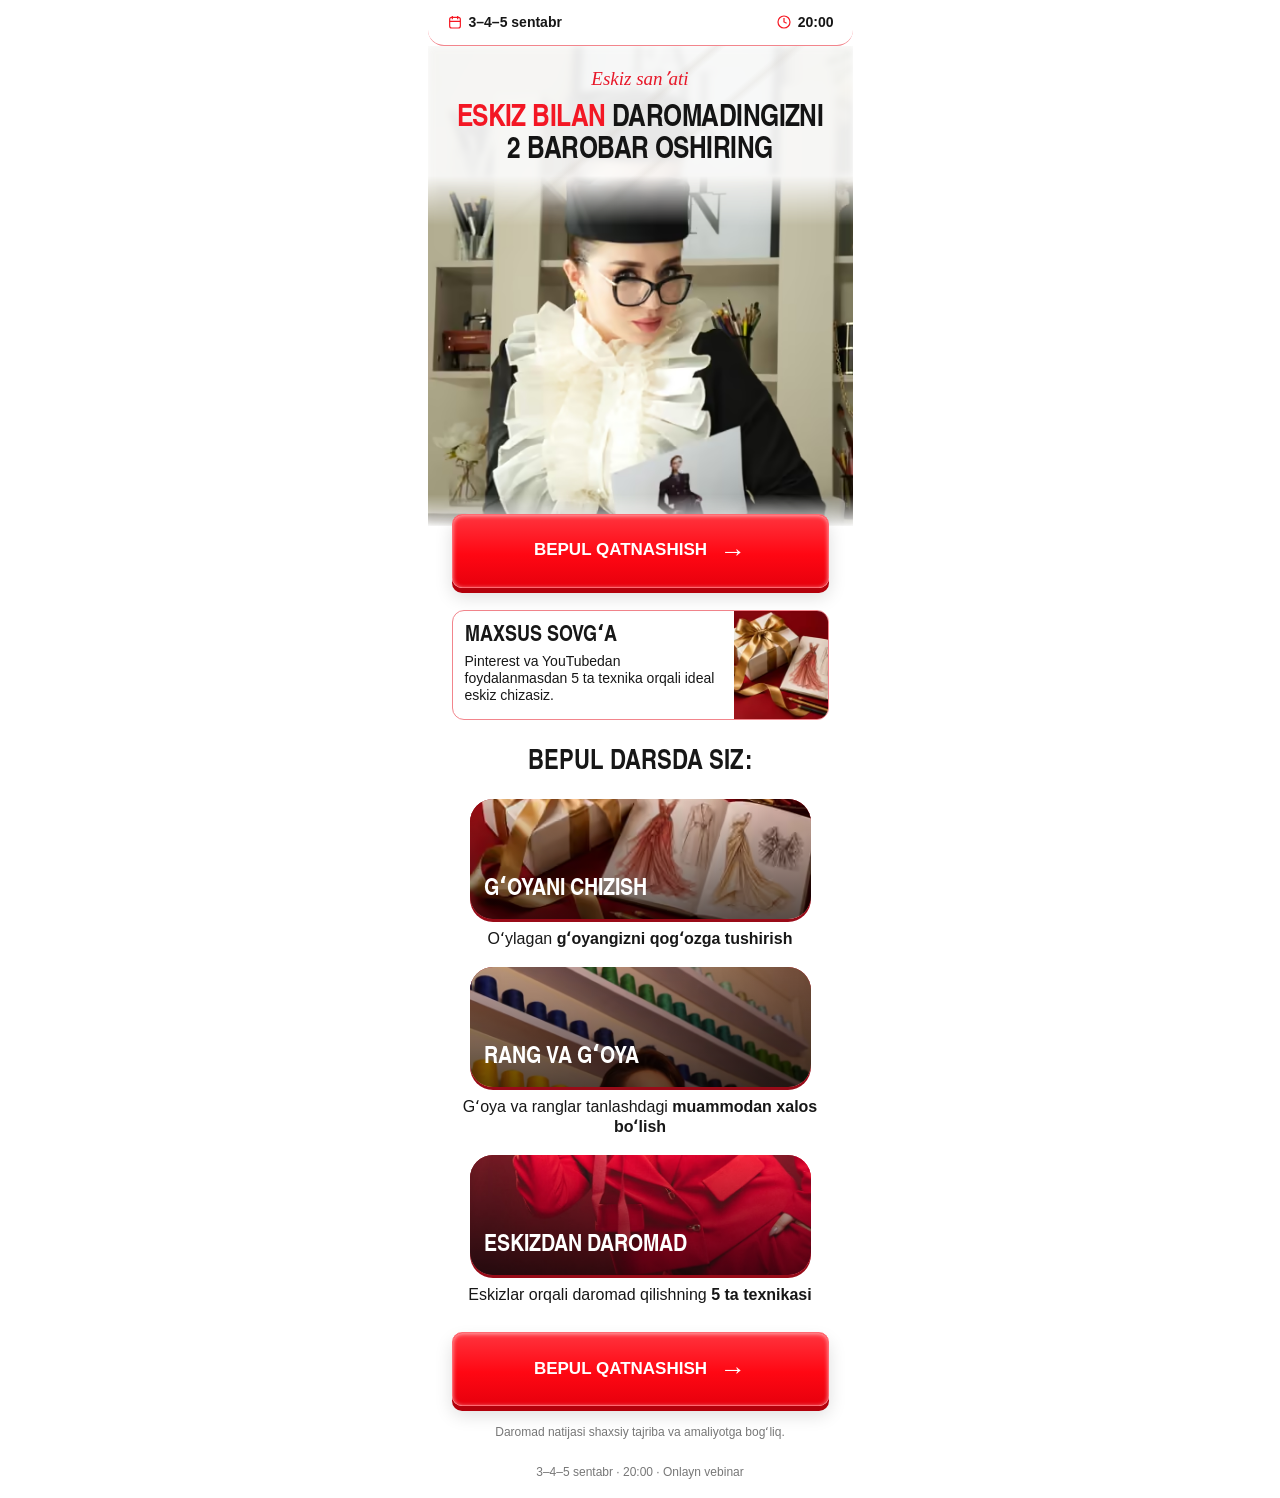
==== a/index.html @ bb899612 "Preload embedded fonts and reduce first-screen image transfer" ====
<!DOCTYPE html>
<html lang="uz"><head><meta charset="utf-8"/><meta content="width=device-width,initial-scale=1" name="viewport"/><title>Eskiz vebinari | 3–4–5-sentabr</title><meta content="5 ta texnika bilan ideal eskiz chizish va daromad qilishni oʻrganing. 3–4–5-sentabr, soat 20:00." name="description"/><link href="data:image/svg+xml,%3Csvg xmlns='http://www.w3.org/2000/svg' viewBox='0 0 32 32'%3E%3Crect width='32' height='32' rx='6' fill='%23232632'/%3E%3Ctext x='8' y='24' font-size='24' fill='white'%3EE%3C/text%3E%3C/svg%3E" rel="icon"/><link as="font" crossorigin="" href="[data-uri]" rel="preload" type="font/woff2"/><style>@font-face{font-family:Launch;src:url([data-uri])format("woff2");font-display:swap;font-weight:700}*{box-sizing:border-box}html{scroll-behavior:smooth}body{color:var(--ink);background:#292929;margin:0;font:16px/1.35 Arial,sans-serif}button{font:inherit}button:focus-visible,a:focus-visible{outline-offset:4px;outline:3px solid #308bff}.page{background:var(--bg);width:100%;max-width:375px;min-height:100vh;margin:auto;overflow:hidden;box-shadow:0 0 50px #0003}.schedule{z-index:3;background:var(--bar);border-bottom:1px solid var(--border);height:46px;color:var(--bartext);border-radius:0 0 16px 16px;justify-content:space-between;align-items:center;padding:0 19px;font-size:14px;font-weight:700;display:flex;position:relative}.schedule span{align-items:center;gap:6px;display:flex}.schedule svg{width:16px;height:16px;color:var(--accent);fill:none;stroke:currentColor;stroke-width:1.8px}.hero{isolation:isolate;text-align:center;background:var(--hero);padding-top:22px;position:relative;overflow:hidden}.signature{z-index:2;color:var(--script);margin:0 15px 12px;font:italic 19px/1.2 Georgia,serif;position:relative}.hero h1{text-transform:uppercase;z-index:2;letter-spacing:-.55px;color:var(--heading);margin:0 13px;font:700 30px/1.08 Launch,Arial Narrow,sans-serif;position:relative}h1 span{color:var(--highlight)}.stage{height:350px;margin-top:0;position:relative;overflow:hidden}.expert{z-index:1;object-fit:cover;object-position:center 44%;width:100%;height:100%;display:block;position:relative;-webkit-mask-image:linear-gradient(#0000,#000 14% 91%,#0000);mask-image:linear-gradient(#0000,#000 14% 91%,#0000)}.backdrop{object-fit:cover;opacity:.08;filter:blur(3px);z-index:-2;width:100%;height:100%;position:absolute;inset:0}.stage-word{color:var(--watermark);white-space:nowrap;z-index:0;font:italic 95px Georgia,serif;position:absolute;top:80px;left:0;transform:rotate(-12deg)}.primary{z-index:4;margin:-12px 24px 0;position:relative}.cta{border:1px solid var(--btnborder);background:var(--button);width:100%;min-height:74px;color:var(--buttontext);box-shadow:inset 0 1px 4px #fff9,0 5px 0 var(--btnshadow),0 9px 18px #0002;text-transform:uppercase;cursor:pointer;border-radius:10px;justify-content:center;align-items:center;gap:13px;padding:18px 10px;font-size:17px;font-weight:800;transition:transform .15s,filter .15s;display:flex}.cta:hover{filter:brightness(1.06)}.cta:active{transform:translateY(3px)}.cta .arrow{font-size:26px;line-height:1}.bonus{border:1px solid var(--border);background:var(--card);border-radius:12px;align-items:center;gap:8px;min-height:105px;margin:22px 24px 0;padding:12px 0 12px 12px;display:flex;overflow:hidden}.bonus h2{text-transform:uppercase;margin:0 0 5px;font:700 22px/1.05 Launch,sans-serif}.bonus p{margin:0;font-size:14px;line-height:1.2}.bonus img{object-fit:cover;object-position:20% center;align-self:stretch;width:94px;height:108px;margin:-12px 0}.benefits{padding:29px 24px 0}.benefits>h2{text-align:center;text-transform:uppercase;margin:0 0 21px;font:700 27px/1.1 Launch,sans-serif}.cards{gap:18px;display:grid}.benefit{text-align:center;position:relative}.benefit p{margin:10px 0 0;font-size:16px;line-height:1.25}.benefit strong{font-weight:700}.visual{background:linear-gradient(120deg,#930413,#fa142c);border-radius:23px;height:120px;margin:0 18px;position:relative;overflow:hidden}.visual img{object-fit:cover;width:100%;height:100%}.visual .visual-label{color:#fff;text-align:left;text-transform:uppercase;background:linear-gradient(#0000,#0009);align-items:flex-end;padding:14px;font:700 24px Launch,sans-serif;display:flex;position:absolute;inset:0}.visual.crop-sketch img{object-position:75% 65%}.visual.crop-colors img{object-position:center 12%;height:220%;position:absolute;top:-2%;left:0}.visual.crop-fashion img{object-position:center 62%;height:210%;position:absolute;top:-85%;left:0}.badge{display:none}.bottom-cta{margin:27px 24px 0;padding-bottom:23px}.legal{color:var(--muted);text-align:center;margin:18px 0 0;font-size:12px;line-height:1.4}.ending{color:var(--muted);text-align:center;padding:0 15px 18px;font-size:12px}.skip{position:absolute;top:-100px}.skip:focus{z-index:10;color:#000;background:#fff;top:0}dialog{color:#191919;background:#fff;border:0;border-radius:18px;width:calc(100% - 30px);max-width:340px;padding:26px;box-shadow:0 10px 80px #0005}dialog::backdrop{background:#000a}dialog h2{margin:0 0 15px;font:700 28px/1.1 Launch,sans-serif}dialog p{font-size:16px;line-height:1.4}dialog button{color:#fff;cursor:pointer;background:#191919;border:0;border-radius:8px;width:100%;min-height:50px;font-weight:700}.scarlet{--bg:#fff;--ink:#171717;--accent:#f61722;--border:#f2858c;--hero:#fcfcfc;--heading:#141414;--highlight:#f31724;--script:#e71829;--bar:#fff;--bartext:#161616;--button:linear-gradient(#ff343e 0%,#ff0713 55%,#e7000d 100%);--buttontext:#fff;--btnborder:#ff6971;--btnshadow:#b3000b;--card:#fff;--watermark:#e4dbd34a;--muted:#777}.scarlet .hero:before{content:"";z-index:-1;background:linear-gradient(140deg,#0000 28%,#d9d5cf55 29%,#0000 30% 36%,#d9d5cf44 37%,#0000 38%);position:absolute;inset:0}.scarlet .stage{height:350px;margin-top:8px}.scarlet .visual{box-shadow:0 3px #990b18}.scarlet .visual img{opacity:.95}@media (width<=340px){.hero h1{font-size:27px}.schedule{padding-inline:13px;font-size:13px}.primary,.bonus,.bottom-cta{margin-left:18px;margin-right:18px}.benefits{padding-inline:18px}.cta{font-size:15px}.bonus img{width:72px}.stage{height:305px}}@media (prefers-reduced-motion:reduce){html{scroll-behavior:auto}.cta{transition:none}}body{background:var(--bg)}.page{max-width:425px;box-shadow:none}.bonus{--bonus-image-width:94px}.bonus .copy{flex:0 0 calc(100% - var(--bonus-image-width) - 8px)}@media (width<=340px){.bonus{--bonus-image-width:72px}}[hidden]{display:none!important}.registration{background:var(--bg);color:var(--ink);border:1px solid var(--border);border-radius:18px;width:calc(100% - 32px);max-width:360px;max-height:calc(100dvh - 32px);padding:30px 24px 24px;position:fixed;overflow:auto;box-shadow:0 20px 90px #0006}.registration::backdrop{backdrop-filter:blur(4px);background:#080808bb}.registration h2{text-transform:uppercase;color:var(--ink);margin:12px 28px 12px 0;font:700 28px/1.1 Launch,Arial Narrow,sans-serif}.registration p{margin:0 0 18px;font-size:14px;line-height:1.5}.registration .registration-close{border:1px solid var(--border);width:36px;min-height:36px;color:var(--ink);cursor:pointer;background:0 0;border-radius:50%;place-items:center;font:26px/1 Arial,sans-serif;display:grid;position:absolute;top:10px;right:10px}.registration label{margin:22px 0 8px;font-size:14px;font-weight:700;display:block}.phone-field{border:1px solid var(--border);background:var(--card);border-radius:9px;align-items:center;gap:12px;height:54px;padding:0 14px;display:flex}.phone-prefix{flex-shrink:0;font-size:17px;font-weight:700}.phone-field:focus-within{outline:2px solid var(--accent);outline-offset:2px}.phone-field input{width:100%;min-width:0;color:var(--ink);background:0 0;border:0;outline:0;height:100%;padding:0;font:17px/1.2 Arial,sans-serif}.phone-field input::placeholder{color:var(--muted)}.phone-field input:disabled{opacity:.55}.registration #phone-hint{color:var(--muted);margin:8px 0 18px;font-size:12px}.registration #form-error{border-left:3px solid var(--accent);margin:0 0 14px;padding:8px 10px;font-size:13px}.registration #form-status{border:1px solid var(--border);background:var(--card);border-radius:8px;margin:0 0 18px;padding:12px;font-size:13px}.registration .cta{color:var(--buttontext);background:var(--button);border:1px solid var(--btnborder);min-height:56px;box-shadow:inset 0 1px 4px #fff7,0 3px 0 var(--btnshadow);border-radius:9px;font-size:15px}.registration .cta:disabled{opacity:.5;cursor:not-allowed;filter:none;transform:none}.no-script{text-align:center;padding:18px;font-size:13px}</style></head><body class="scarlet"><a class="skip" href="#main">Asosiy mazmunga oʻtish</a><main class="page" id="main"><header class="schedule"><span><svg aria-hidden="true" viewbox="0 0 24 24"><rect height="16" rx="3" width="16" x="4" y="5"></rect><path d="M8 3v5m8-5v5M4 11h16"></path></svg>3–4–5 sentabr</span><span><svg aria-hidden="true" viewbox="0 0 24 24"><circle cx="12" cy="12" r="9"></circle><path d="M12 6v6l4 2"></path></svg>20:00</span></header><section class="hero"><img alt="" aria-hidden="true" class="backdrop" decoding="async" fetchpriority="auto" height="720" loading="eager" src="[data-uri]" width="480"/><p class="signature">Eskiz sanʼati</p><h1><span>Eskiz bilan</span> daromadingizni<br/>2 barobar oshiring</h1><div class="stage"><span aria-hidden="true" class="stage-word">Eskiz</span><img alt="Eskiz vebinari eksperti" class="expert" decoding="async" fetchpriority="high" height="720" loading="eager" src="[data-uri]" width="480"/></div></section><div class="primary"><button class="cta" data-register="" type="button">BEPUL QATNASHISH <span aria-hidden="true" class="arrow">→</span></button></div><aside class="bonus"><div class="copy"><h2>Maxsus sovgʻa</h2><p>Pinterest va YouTubedan foydalanmasdan 5 ta texnika orqali ideal eskiz chizasiz.</p></div><img alt="Eskiz daftari va sovgʻa qutisi" decoding="async" fetchpriority="auto" height="240" loading="eager" src="[data-uri]" width="360"/></aside><section class="benefits photo-cards"><h2>Bepul darsda siz:</h2><div class="cards"><article class="benefit"><span aria-hidden="true" class="badge">01</span><div class="visual crop-sketch"><img alt="" decoding="async" fetchpriority="auto" height="240" loading="eager" src="[data-uri]" width="360"/><span class="visual-label">Gʻoyani chizish</span></div><p>Oʻylagan <strong>gʻoyangizni qogʻozga tushirish</strong></p></article><article class="benefit"><span aria-hidden="true" class="badge">02</span><div class="visual crop-colors"><img alt="" data-src="assets/photo-3844.avif" decoding="async" fetchpriority="low" height="1080" loading="lazy" src='data:image/svg+xml,%3Csvg xmlns="http://www.w3.org/2000/svg" width="1" height="1"/%3E' width="720"/><noscript><img alt="" decoding="async" fetchpriority="low" height="1080" loading="lazy" src="assets/photo-3844.avif" width="720"/></noscript><span class="visual-label">Rang va gʻoya</span></div><p>Gʻoya va ranglar tanlashdagi <strong>muammodan xalos boʻlish</strong></p></article><article class="benefit"><span aria-hidden="true" class="badge">03</span><div class="visual crop-fashion"><img alt="" data-src="assets/photo-4279.avif" decoding="async" fetchpriority="low" height="1080" loading="lazy" src='data:image/svg+xml,%3Csvg xmlns="http://www.w3.org/2000/svg" width="1" height="1"/%3E' width="720"/><noscript><img alt="" decoding="async" fetchpriority="low" height="1080" loading="lazy" src="assets/photo-4279.avif" width="720"/></noscript><span class="visual-label">Eskizdan daromad</span></div><p>Eskizlar orqali daromad qilishning <strong>5 ta texnikasi</strong></p></article></div></section><div class="bottom-cta"><button class="cta" data-register="" type="button">BEPUL QATNASHISH <span aria-hidden="true" class="arrow">→</span></button><p class="legal">Daromad natijasi shaxsiy tajriba va amaliyotga bogʻliq.</p></div><footer class="ending">3–4–5 sentabr · 20:00 · Onlayn vebinar</footer></main><dialog aria-describedby="form-description" aria-labelledby="form-title" class="registration" id="registration">
<button aria-label="Yopish" class="registration-close" id="registration-close" type="button">×</button>
<p class="registration-eyebrow">ESKIZ VEBINARI</p>
<h2 id="form-title">Vebinarda qatnashish</h2>
<p id="form-description">Telefon raqamingizni qoldiring. Vebinar: 3–4–5 sentabr, 20:00.</p>
<form id="registration-form" method="post" novalidate="">
<label for="phone">Telefon raqamingiz</label>
<div class="phone-field">
<span aria-hidden="true" class="phone-prefix">+998</span>
<input aria-describedby="phone-hint form-error" autocomplete="tel-national" disabled="" id="phone" inputmode="tel" name="phone" placeholder="90 123 45 67" required="" type="tel"/>
</div>
<p id="phone-hint">+998 dan keyin 9 ta raqam kiriting.</p>
<p hidden="" id="form-error" role="alert"></p>
<p hidden="" id="form-status" role="status"></p>
<button class="cta" disabled="" id="registration-submit" type="submit">QATNASHISH <span aria-hidden="true">→</span></button>
</form>
</dialog>
<script defer="" src="js/images.js"></script><script defer="" src="js/config.js"></script><script defer="" src="js/main.js"></script><script defer="" src="js/pixel.js"></script><noscript><style>img[data-src]{display:none}</style><p class="no-script">Ariza formasidan foydalanish uchun brauzeringizda JavaScript’ni yoqing.</p></noscript></body></html>
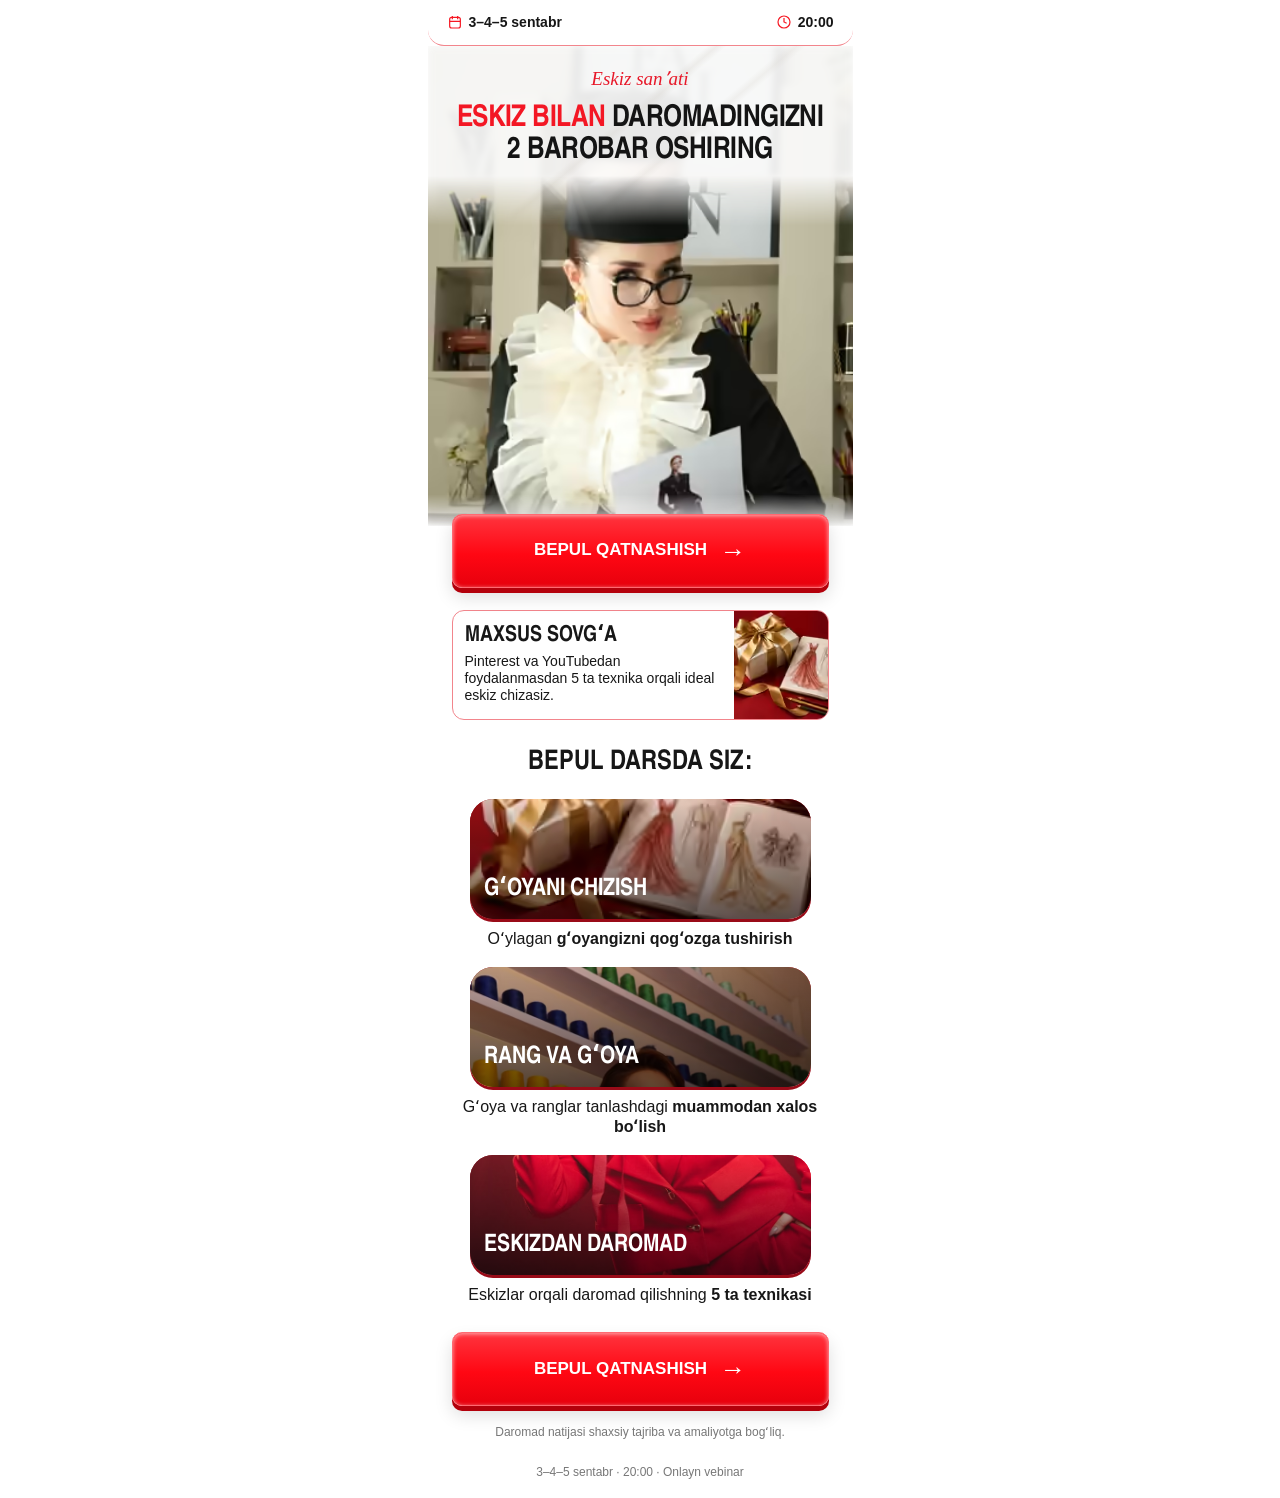
==== commit cb46b2a1: "Reduce initial payload and load registration with its handlers" ====
--- a/a/index.html
+++ b/a/index.html
@@ -1,19 +1,3 @@
 <!DOCTYPE html>
-<html lang="uz"><head><meta charset="utf-8"/><meta content="width=device-width,initial-scale=1" name="viewport"/><title>Eskiz vebinari | 3–4–5-sentabr</title><meta content="5 ta texnika bilan ideal eskiz chizish va daromad qilishni oʻrganing. 3–4–5-sentabr, soat 20:00." name="description"/><link href="data:image/svg+xml,%3Csvg xmlns='http://www.w3.org/2000/svg' viewBox='0 0 32 32'%3E%3Crect width='32' height='32' rx='6' fill='%23232632'/%3E%3Ctext x='8' y='24' font-size='24' fill='white'%3EE%3C/text%3E%3C/svg%3E" rel="icon"/><link as="font" crossorigin="" href="[data-uri]" rel="preload" type="font/woff2"/><style>@font-face{font-family:Launch;src:url([data-uri])format("woff2");font-display:swap;font-weight:700}*{box-sizing:border-box}html{scroll-behavior:smooth}body{color:var(--ink);background:#292929;margin:0;font:16px/1.35 Arial,sans-serif}button{font:inherit}button:focus-visible,a:focus-visible{outline-offset:4px;outline:3px solid #308bff}.page{background:var(--bg);width:100%;max-width:375px;min-height:100vh;margin:auto;overflow:hidden;box-shadow:0 0 50px #0003}.schedule{z-index:3;background:var(--bar);border-bottom:1px solid var(--border);height:46px;color:var(--bartext);border-radius:0 0 16px 16px;justify-content:space-between;align-items:center;padding:0 19px;font-size:14px;font-weight:700;display:flex;position:relative}.schedule span{align-items:center;gap:6px;display:flex}.schedule svg{width:16px;height:16px;color:var(--accent);fill:none;stroke:currentColor;stroke-width:1.8px}.hero{isolation:isolate;text-align:center;background:var(--hero);padding-top:22px;position:relative;overflow:hidden}.signature{z-index:2;color:var(--script);margin:0 15px 12px;font:italic 19px/1.2 Georgia,serif;position:relative}.hero h1{text-transform:uppercase;z-index:2;letter-spacing:-.55px;color:var(--heading);margin:0 13px;font:700 30px/1.08 Launch,Arial Narrow,sans-serif;position:relative}h1 span{color:var(--highlight)}.stage{height:350px;margin-top:0;position:relative;overflow:hidden}.expert{z-index:1;object-fit:cover;object-position:center 44%;width:100%;height:100%;display:block;position:relative;-webkit-mask-image:linear-gradient(#0000,#000 14% 91%,#0000);mask-image:linear-gradient(#0000,#000 14% 91%,#0000)}.backdrop{object-fit:cover;opacity:.08;filter:blur(3px);z-index:-2;width:100%;height:100%;position:absolute;inset:0}.stage-word{color:var(--watermark);white-space:nowrap;z-index:0;font:italic 95px Georgia,serif;position:absolute;top:80px;left:0;transform:rotate(-12deg)}.primary{z-index:4;margin:-12px 24px 0;position:relative}.cta{border:1px solid var(--btnborder);background:var(--button);width:100%;min-height:74px;color:var(--buttontext);box-shadow:inset 0 1px 4px #fff9,0 5px 0 var(--btnshadow),0 9px 18px #0002;text-transform:uppercase;cursor:pointer;border-radius:10px;justify-content:center;align-items:center;gap:13px;padding:18px 10px;font-size:17px;font-weight:800;transition:transform .15s,filter .15s;display:flex}.cta:hover{filter:brightness(1.06)}.cta:active{transform:translateY(3px)}.cta .arrow{font-size:26px;line-height:1}.bonus{border:1px solid var(--border);background:var(--card);border-radius:12px;align-items:center;gap:8px;min-height:105px;margin:22px 24px 0;padding:12px 0 12px 12px;display:flex;overflow:hidden}.bonus h2{text-transform:uppercase;margin:0 0 5px;font:700 22px/1.05 Launch,sans-serif}.bonus p{margin:0;font-size:14px;line-height:1.2}.bonus img{object-fit:cover;object-position:20% center;align-self:stretch;width:94px;height:108px;margin:-12px 0}.benefits{padding:29px 24px 0}.benefits>h2{text-align:center;text-transform:uppercase;margin:0 0 21px;font:700 27px/1.1 Launch,sans-serif}.cards{gap:18px;display:grid}.benefit{text-align:center;position:relative}.benefit p{margin:10px 0 0;font-size:16px;line-height:1.25}.benefit strong{font-weight:700}.visual{background:linear-gradient(120deg,#930413,#fa142c);border-radius:23px;height:120px;margin:0 18px;position:relative;overflow:hidden}.visual img{object-fit:cover;width:100%;height:100%}.visual .visual-label{color:#fff;text-align:left;text-transform:uppercase;background:linear-gradient(#0000,#0009);align-items:flex-end;padding:14px;font:700 24px Launch,sans-serif;display:flex;position:absolute;inset:0}.visual.crop-sketch img{object-position:75% 65%}.visual.crop-colors img{object-position:center 12%;height:220%;position:absolute;top:-2%;left:0}.visual.crop-fashion img{object-position:center 62%;height:210%;position:absolute;top:-85%;left:0}.badge{display:none}.bottom-cta{margin:27px 24px 0;padding-bottom:23px}.legal{color:var(--muted);text-align:center;margin:18px 0 0;font-size:12px;line-height:1.4}.ending{color:var(--muted);text-align:center;padding:0 15px 18px;font-size:12px}.skip{position:absolute;top:-100px}.skip:focus{z-index:10;color:#000;background:#fff;top:0}dialog{color:#191919;background:#fff;border:0;border-radius:18px;width:calc(100% - 30px);max-width:340px;padding:26px;box-shadow:0 10px 80px #0005}dialog::backdrop{background:#000a}dialog h2{margin:0 0 15px;font:700 28px/1.1 Launch,sans-serif}dialog p{font-size:16px;line-height:1.4}dialog button{color:#fff;cursor:pointer;background:#191919;border:0;border-radius:8px;width:100%;min-height:50px;font-weight:700}.scarlet{--bg:#fff;--ink:#171717;--accent:#f61722;--border:#f2858c;--hero:#fcfcfc;--heading:#141414;--highlight:#f31724;--script:#e71829;--bar:#fff;--bartext:#161616;--button:linear-gradient(#ff343e 0%,#ff0713 55%,#e7000d 100%);--buttontext:#fff;--btnborder:#ff6971;--btnshadow:#b3000b;--card:#fff;--watermark:#e4dbd34a;--muted:#777}.scarlet .hero:before{content:"";z-index:-1;background:linear-gradient(140deg,#0000 28%,#d9d5cf55 29%,#0000 30% 36%,#d9d5cf44 37%,#0000 38%);position:absolute;inset:0}.scarlet .stage{height:350px;margin-top:8px}.scarlet .visual{box-shadow:0 3px #990b18}.scarlet .visual img{opacity:.95}@media (width<=340px){.hero h1{font-size:27px}.schedule{padding-inline:13px;font-size:13px}.primary,.bonus,.bottom-cta{margin-left:18px;margin-right:18px}.benefits{padding-inline:18px}.cta{font-size:15px}.bonus img{width:72px}.stage{height:305px}}@media (prefers-reduced-motion:reduce){html{scroll-behavior:auto}.cta{transition:none}}body{background:var(--bg)}.page{max-width:425px;box-shadow:none}.bonus{--bonus-image-width:94px}.bonus .copy{flex:0 0 calc(100% - var(--bonus-image-width) - 8px)}@media (width<=340px){.bonus{--bonus-image-width:72px}}[hidden]{display:none!important}.registration{background:var(--bg);color:var(--ink);border:1px solid var(--border);border-radius:18px;width:calc(100% - 32px);max-width:360px;max-height:calc(100dvh - 32px);padding:30px 24px 24px;position:fixed;overflow:auto;box-shadow:0 20px 90px #0006}.registration::backdrop{backdrop-filter:blur(4px);background:#080808bb}.registration h2{text-transform:uppercase;color:var(--ink);margin:12px 28px 12px 0;font:700 28px/1.1 Launch,Arial Narrow,sans-serif}.registration p{margin:0 0 18px;font-size:14px;line-height:1.5}.registration .registration-close{border:1px solid var(--border);width:36px;min-height:36px;color:var(--ink);cursor:pointer;background:0 0;border-radius:50%;place-items:center;font:26px/1 Arial,sans-serif;display:grid;position:absolute;top:10px;right:10px}.registration label{margin:22px 0 8px;font-size:14px;font-weight:700;display:block}.phone-field{border:1px solid var(--border);background:var(--card);border-radius:9px;align-items:center;gap:12px;height:54px;padding:0 14px;display:flex}.phone-prefix{flex-shrink:0;font-size:17px;font-weight:700}.phone-field:focus-within{outline:2px solid var(--accent);outline-offset:2px}.phone-field input{width:100%;min-width:0;color:var(--ink);background:0 0;border:0;outline:0;height:100%;padding:0;font:17px/1.2 Arial,sans-serif}.phone-field input::placeholder{color:var(--muted)}.phone-field input:disabled{opacity:.55}.registration #phone-hint{color:var(--muted);margin:8px 0 18px;font-size:12px}.registration #form-error{border-left:3px solid var(--accent);margin:0 0 14px;padding:8px 10px;font-size:13px}.registration #form-status{border:1px solid var(--border);background:var(--card);border-radius:8px;margin:0 0 18px;padding:12px;font-size:13px}.registration .cta{color:var(--buttontext);background:var(--button);border:1px solid var(--btnborder);min-height:56px;box-shadow:inset 0 1px 4px #fff7,0 3px 0 var(--btnshadow);border-radius:9px;font-size:15px}.registration .cta:disabled{opacity:.5;cursor:not-allowed;filter:none;transform:none}.no-script{text-align:center;padding:18px;font-size:13px}</style></head><body class="scarlet"><a class="skip" href="#main">Asosiy mazmunga oʻtish</a><main class="page" id="main"><header class="schedule"><span><svg aria-hidden="true" viewbox="0 0 24 24"><rect height="16" rx="3" width="16" x="4" y="5"></rect><path d="M8 3v5m8-5v5M4 11h16"></path></svg>3–4–5 sentabr</span><span><svg aria-hidden="true" viewbox="0 0 24 24"><circle cx="12" cy="12" r="9"></circle><path d="M12 6v6l4 2"></path></svg>20:00</span></header><section class="hero"><img alt="" aria-hidden="true" class="backdrop" decoding="async" fetchpriority="auto" height="720" loading="eager" src="[data-uri]" width="480"/><p class="signature">Eskiz sanʼati</p><h1><span>Eskiz bilan</span> daromadingizni<br/>2 barobar oshiring</h1><div class="stage"><span aria-hidden="true" class="stage-word">Eskiz</span><img alt="Eskiz vebinari eksperti" class="expert" decoding="async" fetchpriority="high" height="720" loading="eager" src="[data-uri]" width="480"/></div></section><div class="primary"><button class="cta" data-register="" type="button">BEPUL QATNASHISH <span aria-hidden="true" class="arrow">→</span></button></div><aside class="bonus"><div class="copy"><h2>Maxsus sovgʻa</h2><p>Pinterest va YouTubedan foydalanmasdan 5 ta texnika orqali ideal eskiz chizasiz.</p></div><img alt="Eskiz daftari va sovgʻa qutisi" decoding="async" fetchpriority="auto" height="240" loading="eager" src="[data-uri]" width="360"/></aside><section class="benefits photo-cards"><h2>Bepul darsda siz:</h2><div class="cards"><article class="benefit"><span aria-hidden="true" class="badge">01</span><div class="visual crop-sketch"><img alt="" decoding="async" fetchpriority="auto" height="240" loading="eager" src="[data-uri]" width="360"/><span class="visual-label">Gʻoyani chizish</span></div><p>Oʻylagan <strong>gʻoyangizni qogʻozga tushirish</strong></p></article><article class="benefit"><span aria-hidden="true" class="badge">02</span><div class="visual crop-colors"><img alt="" data-src="assets/photo-3844.avif" decoding="async" fetchpriority="low" height="1080" loading="lazy" src='data:image/svg+xml,%3Csvg xmlns="http://www.w3.org/2000/svg" width="1" height="1"/%3E' width="720"/><noscript><img alt="" decoding="async" fetchpriority="low" height="1080" loading="lazy" src="assets/photo-3844.avif" width="720"/></noscript><span class="visual-label">Rang va gʻoya</span></div><p>Gʻoya va ranglar tanlashdagi <strong>muammodan xalos boʻlish</strong></p></article><article class="benefit"><span aria-hidden="true" class="badge">03</span><div class="visual crop-fashion"><img alt="" data-src="assets/photo-4279.avif" decoding="async" fetchpriority="low" height="1080" loading="lazy" src='data:image/svg+xml,%3Csvg xmlns="http://www.w3.org/2000/svg" width="1" height="1"/%3E' width="720"/><noscript><img alt="" decoding="async" fetchpriority="low" height="1080" loading="lazy" src="assets/photo-4279.avif" width="720"/></noscript><span class="visual-label">Eskizdan daromad</span></div><p>Eskizlar orqali daromad qilishning <strong>5 ta texnikasi</strong></p></article></div></section><div class="bottom-cta"><button class="cta" data-register="" type="button">BEPUL QATNASHISH <span aria-hidden="true" class="arrow">→</span></button><p class="legal">Daromad natijasi shaxsiy tajriba va amaliyotga bogʻliq.</p></div><footer class="ending">3–4–5 sentabr · 20:00 · Onlayn vebinar</footer></main><dialog aria-describedby="form-description" aria-labelledby="form-title" class="registration" id="registration">
-<button aria-label="Yopish" class="registration-close" id="registration-close" type="button">×</button>
-<p class="registration-eyebrow">ESKIZ VEBINARI</p>
-<h2 id="form-title">Vebinarda qatnashish</h2>
-<p id="form-description">Telefon raqamingizni qoldiring. Vebinar: 3–4–5 sentabr, 20:00.</p>
-<form id="registration-form" method="post" novalidate="">
-<label for="phone">Telefon raqamingiz</label>
-<div class="phone-field">
-<span aria-hidden="true" class="phone-prefix">+998</span>
-<input aria-describedby="phone-hint form-error" autocomplete="tel-national" disabled="" id="phone" inputmode="tel" name="phone" placeholder="90 123 45 67" required="" type="tel"/>
-</div>
-<p id="phone-hint">+998 dan keyin 9 ta raqam kiriting.</p>
-<p hidden="" id="form-error" role="alert"></p>
-<p hidden="" id="form-status" role="status"></p>
-<button class="cta" disabled="" id="registration-submit" type="submit">QATNASHISH <span aria-hidden="true">→</span></button>
-</form>
-</dialog>
+<html lang="uz"><head><meta charset="utf-8"/><meta content="width=device-width,initial-scale=1" name="viewport"/><title>Eskiz vebinari | 3–4–5-sentabr</title><meta content="5 ta texnika bilan ideal eskiz chizish va daromad qilishni oʻrganing. 3–4–5-sentabr, soat 20:00." name="description"/><link href="data:image/svg+xml,%3Csvg xmlns='http://www.w3.org/2000/svg' viewBox='0 0 32 32'%3E%3Crect width='32' height='32' rx='6' fill='%23232632'/%3E%3Ctext x='8' y='24' font-size='24' fill='white'%3EE%3C/text%3E%3C/svg%3E" rel="icon"/><link as="font" crossorigin="" href="[data-uri]" rel="preload" type="font/woff2"/><style>@font-face{font-family:Launch;src:url([data-uri])format("woff2");font-display:swap;font-weight:700}*{box-sizing:border-box}html{scroll-behavior:smooth}body{color:var(--ink);background:#292929;margin:0;font:16px/1.35 Arial,sans-serif}button{font:inherit}button:focus-visible,a:focus-visible{outline-offset:4px;outline:3px solid #308bff}.page{background:var(--bg);width:100%;max-width:375px;min-height:100vh;margin:auto;overflow:hidden;box-shadow:0 0 50px #0003}.schedule{z-index:3;background:var(--bar);border-bottom:1px solid var(--border);height:46px;color:var(--bartext);border-radius:0 0 16px 16px;justify-content:space-between;align-items:center;padding:0 19px;font-size:14px;font-weight:700;display:flex;position:relative}.schedule span{align-items:center;gap:6px;display:flex}.schedule svg{width:16px;height:16px;color:var(--accent);fill:none;stroke:currentColor;stroke-width:1.8px}.hero{isolation:isolate;text-align:center;background:var(--hero);padding-top:22px;position:relative;overflow:hidden}.signature{z-index:2;color:var(--script);margin:0 15px 12px;font:italic 19px/1.2 Georgia,serif;position:relative}.hero h1{text-transform:uppercase;z-index:2;letter-spacing:-.55px;color:var(--heading);margin:0 13px;font:700 30px/1.08 Launch,Arial Narrow,sans-serif;position:relative}h1 span{color:var(--highlight)}.stage{height:350px;margin-top:0;position:relative;overflow:hidden}.expert{z-index:1;object-fit:cover;object-position:center 44%;width:100%;height:100%;display:block;position:relative;-webkit-mask-image:linear-gradient(#0000,#000 14% 91%,#0000);mask-image:linear-gradient(#0000,#000 14% 91%,#0000)}.backdrop{object-fit:cover;opacity:.08;filter:blur(3px);z-index:-2;width:100%;height:100%;position:absolute;inset:0}.stage-word{color:var(--watermark);white-space:nowrap;z-index:0;font:italic 95px Georgia,serif;position:absolute;top:80px;left:0;transform:rotate(-12deg)}.primary{z-index:4;margin:-12px 24px 0;position:relative}.cta{border:1px solid var(--btnborder);background:var(--button);width:100%;min-height:74px;color:var(--buttontext);box-shadow:inset 0 1px 4px #fff9,0 5px 0 var(--btnshadow),0 9px 18px #0002;text-transform:uppercase;cursor:pointer;border-radius:10px;justify-content:center;align-items:center;gap:13px;padding:18px 10px;font-size:17px;font-weight:800;transition:transform .15s,filter .15s;display:flex}.cta:hover{filter:brightness(1.06)}.cta:active{transform:translateY(3px)}.cta .arrow{font-size:26px;line-height:1}.bonus{border:1px solid var(--border);background:var(--card);border-radius:12px;align-items:center;gap:8px;min-height:105px;margin:22px 24px 0;padding:12px 0 12px 12px;display:flex;overflow:hidden}.bonus h2{text-transform:uppercase;margin:0 0 5px;font:700 22px/1.05 Launch,sans-serif}.bonus p{margin:0;font-size:14px;line-height:1.2}.bonus img{object-fit:cover;object-position:20% center;align-self:stretch;width:94px;height:108px;margin:-12px 0}.benefits{padding:29px 24px 0}.benefits>h2{text-align:center;text-transform:uppercase;margin:0 0 21px;font:700 27px/1.1 Launch,sans-serif}.cards{gap:18px;display:grid}.benefit{text-align:center;position:relative}.benefit p{margin:10px 0 0;font-size:16px;line-height:1.25}.benefit strong{font-weight:700}.visual{background:linear-gradient(120deg,#930413,#fa142c);border-radius:23px;height:120px;margin:0 18px;position:relative;overflow:hidden}.visual img{object-fit:cover;width:100%;height:100%}.visual .visual-label{color:#fff;text-align:left;text-transform:uppercase;background:linear-gradient(#0000,#0009);align-items:flex-end;padding:14px;font:700 24px Launch,sans-serif;display:flex;position:absolute;inset:0}.visual.crop-sketch img{object-position:75% 65%}.visual.crop-colors img{object-position:center 12%;height:220%;position:absolute;top:-2%;left:0}.visual.crop-fashion img{object-position:center 62%;height:210%;position:absolute;top:-85%;left:0}.badge{display:none}.bottom-cta{margin:27px 24px 0;padding-bottom:23px}.legal{color:var(--muted);text-align:center;margin:18px 0 0;font-size:12px;line-height:1.4}.ending{color:var(--muted);text-align:center;padding:0 15px 18px;font-size:12px}.skip{position:absolute;top:-100px}.skip:focus{z-index:10;color:#000;background:#fff;top:0}.scarlet{--bg:#fff;--ink:#171717;--accent:#f61722;--border:#f2858c;--hero:#fcfcfc;--heading:#141414;--highlight:#f31724;--script:#e71829;--bar:#fff;--bartext:#161616;--button:linear-gradient(#ff343e 0%,#ff0713 55%,#e7000d 100%);--buttontext:#fff;--btnborder:#ff6971;--btnshadow:#b3000b;--card:#fff;--watermark:#e4dbd34a;--muted:#777}.scarlet .hero:before{content:"";z-index:-1;background:linear-gradient(140deg,#0000 28%,#d9d5cf55 29%,#0000 30% 36%,#d9d5cf44 37%,#0000 38%);position:absolute;inset:0}.scarlet .stage{height:350px;margin-top:8px}.scarlet .visual{box-shadow:0 3px #990b18}.scarlet .visual img{opacity:.95}@media (width<=340px){.hero h1{font-size:27px}.schedule{padding-inline:13px;font-size:13px}.primary,.bonus,.bottom-cta{margin-left:18px;margin-right:18px}.benefits{padding-inline:18px}.cta{font-size:15px}.bonus img{width:72px}.stage{height:305px}}@media (prefers-reduced-motion:reduce){html{scroll-behavior:auto}.cta{transition:none}}body{background:var(--bg)}.page{max-width:425px;box-shadow:none}.bonus{--bonus-image-width:94px}.bonus .copy{flex:0 0 calc(100% - var(--bonus-image-width) - 8px)}@media (width<=340px){.bonus{--bonus-image-width:72px}}[hidden]{display:none!important}.no-script{text-align:center;padding:18px;font-size:13px}</style></head><body class="scarlet"><a class="skip" href="#main">Asosiy mazmunga oʻtish</a><main class="page" id="main"><header class="schedule"><span><svg aria-hidden="true" viewbox="0 0 24 24"><rect height="16" rx="3" width="16" x="4" y="5"></rect><path d="M8 3v5m8-5v5M4 11h16"></path></svg>3–4–5 sentabr</span><span><svg aria-hidden="true" viewbox="0 0 24 24"><circle cx="12" cy="12" r="9"></circle><path d="M12 6v6l4 2"></path></svg>20:00</span></header><section class="hero"><img alt="" aria-hidden="true" class="backdrop" decoding="async" fetchpriority="auto" height="540" loading="eager" src="[data-uri]" width="360"/><p class="signature">Eskiz sanʼati</p><h1><span>Eskiz bilan</span> daromadingizni<br/>2 barobar oshiring</h1><div class="stage"><span aria-hidden="true" class="stage-word">Eskiz</span><img alt="Eskiz vebinari eksperti" class="expert" decoding="async" fetchpriority="high" height="540" loading="eager" src="[data-uri]" width="360"/></div></section><div class="primary"><button class="cta" data-register="" type="button">BEPUL QATNASHISH <span aria-hidden="true" class="arrow">→</span></button></div><aside class="bonus"><div class="copy"><h2>Maxsus sovgʻa</h2><p>Pinterest va YouTubedan foydalanmasdan 5 ta texnika orqali ideal eskiz chizasiz.</p></div><img alt="Eskiz daftari va sovgʻa qutisi" decoding="async" fetchpriority="auto" height="160" loading="eager" src="[data-uri]" width="240"/></aside><section class="benefits photo-cards"><h2>Bepul darsda siz:</h2><div class="cards"><article class="benefit"><span aria-hidden="true" class="badge">01</span><div class="visual crop-sketch"><img alt="" decoding="async" fetchpriority="auto" height="160" loading="eager" src="[data-uri]" width="240"/><span class="visual-label">Gʻoyani chizish</span></div><p>Oʻylagan <strong>gʻoyangizni qogʻozga tushirish</strong></p></article><article class="benefit"><span aria-hidden="true" class="badge">02</span><div class="visual crop-colors"><img alt="" data-src="assets/photo-3844.avif" decoding="async" fetchpriority="low" height="1080" loading="lazy" src='data:image/svg+xml,%3Csvg xmlns="http://www.w3.org/2000/svg" width="1" height="1"/%3E' width="720"/><noscript><img alt="" decoding="async" fetchpriority="low" height="1080" loading="lazy" src="assets/photo-3844.avif" width="720"/></noscript><span class="visual-label">Rang va gʻoya</span></div><p>Gʻoya va ranglar tanlashdagi <strong>muammodan xalos boʻlish</strong></p></article><article class="benefit"><span aria-hidden="true" class="badge">03</span><div class="visual crop-fashion"><img alt="" data-src="assets/photo-4279.avif" decoding="async" fetchpriority="low" height="1080" loading="lazy" src='data:image/svg+xml,%3Csvg xmlns="http://www.w3.org/2000/svg" width="1" height="1"/%3E' width="720"/><noscript><img alt="" decoding="async" fetchpriority="low" height="1080" loading="lazy" src="assets/photo-4279.avif" width="720"/></noscript><span class="visual-label">Eskizdan daromad</span></div><p>Eskizlar orqali daromad qilishning <strong>5 ta texnikasi</strong></p></article></div></section><div class="bottom-cta"><button class="cta" data-register="" type="button">BEPUL QATNASHISH <span aria-hidden="true" class="arrow">→</span></button><p class="legal">Daromad natijasi shaxsiy tajriba va amaliyotga bogʻliq.</p></div><footer class="ending">3–4–5 sentabr · 20:00 · Onlayn vebinar</footer></main>
 <script defer="" src="js/images.js"></script><script defer="" src="js/config.js"></script><script defer="" src="js/main.js"></script><script defer="" src="js/pixel.js"></script><noscript><style>img[data-src]{display:none}</style><p class="no-script">Ariza formasidan foydalanish uchun brauzeringizda JavaScript’ni yoqing.</p></noscript></body></html>
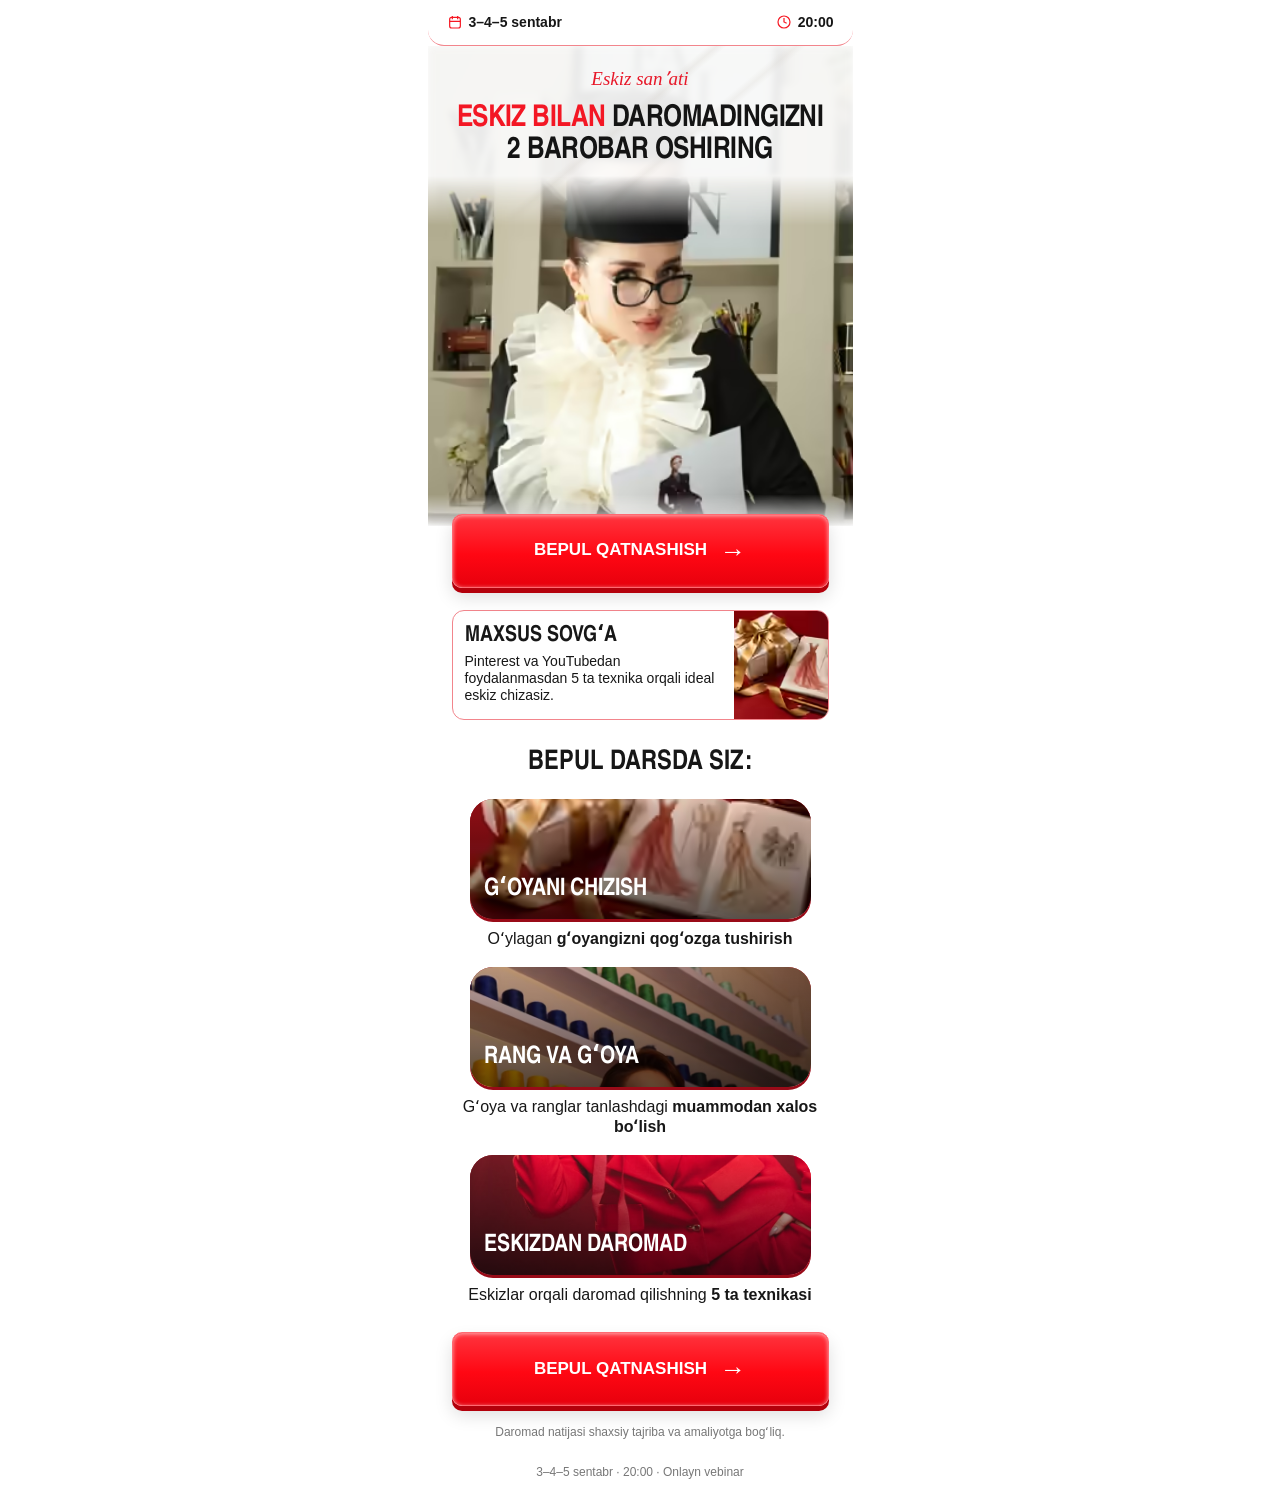
==== commit 137ce905: "Avoid unused dialog paint and finish critical images in first render" ====
--- a/a/index.html
+++ b/a/index.html
@@ -1,3 +1,3 @@
 <!DOCTYPE html>
-<html lang="uz"><head><meta charset="utf-8"/><meta content="width=device-width,initial-scale=1" name="viewport"/><title>Eskiz vebinari | 3–4–5-sentabr</title><meta content="5 ta texnika bilan ideal eskiz chizish va daromad qilishni oʻrganing. 3–4–5-sentabr, soat 20:00." name="description"/><link href="data:image/svg+xml,%3Csvg xmlns='http://www.w3.org/2000/svg' viewBox='0 0 32 32'%3E%3Crect width='32' height='32' rx='6' fill='%23232632'/%3E%3Ctext x='8' y='24' font-size='24' fill='white'%3EE%3C/text%3E%3C/svg%3E" rel="icon"/><link as="font" crossorigin="" href="[data-uri]" rel="preload" type="font/woff2"/><style>@font-face{font-family:Launch;src:url([data-uri])format("woff2");font-display:swap;font-weight:700}*{box-sizing:border-box}html{scroll-behavior:smooth}body{color:var(--ink);background:#292929;margin:0;font:16px/1.35 Arial,sans-serif}button{font:inherit}button:focus-visible,a:focus-visible{outline-offset:4px;outline:3px solid #308bff}.page{background:var(--bg);width:100%;max-width:375px;min-height:100vh;margin:auto;overflow:hidden;box-shadow:0 0 50px #0003}.schedule{z-index:3;background:var(--bar);border-bottom:1px solid var(--border);height:46px;color:var(--bartext);border-radius:0 0 16px 16px;justify-content:space-between;align-items:center;padding:0 19px;font-size:14px;font-weight:700;display:flex;position:relative}.schedule span{align-items:center;gap:6px;display:flex}.schedule svg{width:16px;height:16px;color:var(--accent);fill:none;stroke:currentColor;stroke-width:1.8px}.hero{isolation:isolate;text-align:center;background:var(--hero);padding-top:22px;position:relative;overflow:hidden}.signature{z-index:2;color:var(--script);margin:0 15px 12px;font:italic 19px/1.2 Georgia,serif;position:relative}.hero h1{text-transform:uppercase;z-index:2;letter-spacing:-.55px;color:var(--heading);margin:0 13px;font:700 30px/1.08 Launch,Arial Narrow,sans-serif;position:relative}h1 span{color:var(--highlight)}.stage{height:350px;margin-top:0;position:relative;overflow:hidden}.expert{z-index:1;object-fit:cover;object-position:center 44%;width:100%;height:100%;display:block;position:relative;-webkit-mask-image:linear-gradient(#0000,#000 14% 91%,#0000);mask-image:linear-gradient(#0000,#000 14% 91%,#0000)}.backdrop{object-fit:cover;opacity:.08;filter:blur(3px);z-index:-2;width:100%;height:100%;position:absolute;inset:0}.stage-word{color:var(--watermark);white-space:nowrap;z-index:0;font:italic 95px Georgia,serif;position:absolute;top:80px;left:0;transform:rotate(-12deg)}.primary{z-index:4;margin:-12px 24px 0;position:relative}.cta{border:1px solid var(--btnborder);background:var(--button);width:100%;min-height:74px;color:var(--buttontext);box-shadow:inset 0 1px 4px #fff9,0 5px 0 var(--btnshadow),0 9px 18px #0002;text-transform:uppercase;cursor:pointer;border-radius:10px;justify-content:center;align-items:center;gap:13px;padding:18px 10px;font-size:17px;font-weight:800;transition:transform .15s,filter .15s;display:flex}.cta:hover{filter:brightness(1.06)}.cta:active{transform:translateY(3px)}.cta .arrow{font-size:26px;line-height:1}.bonus{border:1px solid var(--border);background:var(--card);border-radius:12px;align-items:center;gap:8px;min-height:105px;margin:22px 24px 0;padding:12px 0 12px 12px;display:flex;overflow:hidden}.bonus h2{text-transform:uppercase;margin:0 0 5px;font:700 22px/1.05 Launch,sans-serif}.bonus p{margin:0;font-size:14px;line-height:1.2}.bonus img{object-fit:cover;object-position:20% center;align-self:stretch;width:94px;height:108px;margin:-12px 0}.benefits{padding:29px 24px 0}.benefits>h2{text-align:center;text-transform:uppercase;margin:0 0 21px;font:700 27px/1.1 Launch,sans-serif}.cards{gap:18px;display:grid}.benefit{text-align:center;position:relative}.benefit p{margin:10px 0 0;font-size:16px;line-height:1.25}.benefit strong{font-weight:700}.visual{background:linear-gradient(120deg,#930413,#fa142c);border-radius:23px;height:120px;margin:0 18px;position:relative;overflow:hidden}.visual img{object-fit:cover;width:100%;height:100%}.visual .visual-label{color:#fff;text-align:left;text-transform:uppercase;background:linear-gradient(#0000,#0009);align-items:flex-end;padding:14px;font:700 24px Launch,sans-serif;display:flex;position:absolute;inset:0}.visual.crop-sketch img{object-position:75% 65%}.visual.crop-colors img{object-position:center 12%;height:220%;position:absolute;top:-2%;left:0}.visual.crop-fashion img{object-position:center 62%;height:210%;position:absolute;top:-85%;left:0}.badge{display:none}.bottom-cta{margin:27px 24px 0;padding-bottom:23px}.legal{color:var(--muted);text-align:center;margin:18px 0 0;font-size:12px;line-height:1.4}.ending{color:var(--muted);text-align:center;padding:0 15px 18px;font-size:12px}.skip{position:absolute;top:-100px}.skip:focus{z-index:10;color:#000;background:#fff;top:0}.scarlet{--bg:#fff;--ink:#171717;--accent:#f61722;--border:#f2858c;--hero:#fcfcfc;--heading:#141414;--highlight:#f31724;--script:#e71829;--bar:#fff;--bartext:#161616;--button:linear-gradient(#ff343e 0%,#ff0713 55%,#e7000d 100%);--buttontext:#fff;--btnborder:#ff6971;--btnshadow:#b3000b;--card:#fff;--watermark:#e4dbd34a;--muted:#777}.scarlet .hero:before{content:"";z-index:-1;background:linear-gradient(140deg,#0000 28%,#d9d5cf55 29%,#0000 30% 36%,#d9d5cf44 37%,#0000 38%);position:absolute;inset:0}.scarlet .stage{height:350px;margin-top:8px}.scarlet .visual{box-shadow:0 3px #990b18}.scarlet .visual img{opacity:.95}@media (width<=340px){.hero h1{font-size:27px}.schedule{padding-inline:13px;font-size:13px}.primary,.bonus,.bottom-cta{margin-left:18px;margin-right:18px}.benefits{padding-inline:18px}.cta{font-size:15px}.bonus img{width:72px}.stage{height:305px}}@media (prefers-reduced-motion:reduce){html{scroll-behavior:auto}.cta{transition:none}}body{background:var(--bg)}.page{max-width:425px;box-shadow:none}.bonus{--bonus-image-width:94px}.bonus .copy{flex:0 0 calc(100% - var(--bonus-image-width) - 8px)}@media (width<=340px){.bonus{--bonus-image-width:72px}}[hidden]{display:none!important}.no-script{text-align:center;padding:18px;font-size:13px}</style></head><body class="scarlet"><a class="skip" href="#main">Asosiy mazmunga oʻtish</a><main class="page" id="main"><header class="schedule"><span><svg aria-hidden="true" viewbox="0 0 24 24"><rect height="16" rx="3" width="16" x="4" y="5"></rect><path d="M8 3v5m8-5v5M4 11h16"></path></svg>3–4–5 sentabr</span><span><svg aria-hidden="true" viewbox="0 0 24 24"><circle cx="12" cy="12" r="9"></circle><path d="M12 6v6l4 2"></path></svg>20:00</span></header><section class="hero"><img alt="" aria-hidden="true" class="backdrop" decoding="async" fetchpriority="auto" height="540" loading="eager" src="[data-uri]" width="360"/><p class="signature">Eskiz sanʼati</p><h1><span>Eskiz bilan</span> daromadingizni<br/>2 barobar oshiring</h1><div class="stage"><span aria-hidden="true" class="stage-word">Eskiz</span><img alt="Eskiz vebinari eksperti" class="expert" decoding="async" fetchpriority="high" height="540" loading="eager" src="[data-uri]" width="360"/></div></section><div class="primary"><button class="cta" data-register="" type="button">BEPUL QATNASHISH <span aria-hidden="true" class="arrow">→</span></button></div><aside class="bonus"><div class="copy"><h2>Maxsus sovgʻa</h2><p>Pinterest va YouTubedan foydalanmasdan 5 ta texnika orqali ideal eskiz chizasiz.</p></div><img alt="Eskiz daftari va sovgʻa qutisi" decoding="async" fetchpriority="auto" height="160" loading="eager" src="[data-uri]" width="240"/></aside><section class="benefits photo-cards"><h2>Bepul darsda siz:</h2><div class="cards"><article class="benefit"><span aria-hidden="true" class="badge">01</span><div class="visual crop-sketch"><img alt="" decoding="async" fetchpriority="auto" height="160" loading="eager" src="[data-uri]" width="240"/><span class="visual-label">Gʻoyani chizish</span></div><p>Oʻylagan <strong>gʻoyangizni qogʻozga tushirish</strong></p></article><article class="benefit"><span aria-hidden="true" class="badge">02</span><div class="visual crop-colors"><img alt="" data-src="assets/photo-3844.avif" decoding="async" fetchpriority="low" height="1080" loading="lazy" src='data:image/svg+xml,%3Csvg xmlns="http://www.w3.org/2000/svg" width="1" height="1"/%3E' width="720"/><noscript><img alt="" decoding="async" fetchpriority="low" height="1080" loading="lazy" src="assets/photo-3844.avif" width="720"/></noscript><span class="visual-label">Rang va gʻoya</span></div><p>Gʻoya va ranglar tanlashdagi <strong>muammodan xalos boʻlish</strong></p></article><article class="benefit"><span aria-hidden="true" class="badge">03</span><div class="visual crop-fashion"><img alt="" data-src="assets/photo-4279.avif" decoding="async" fetchpriority="low" height="1080" loading="lazy" src='data:image/svg+xml,%3Csvg xmlns="http://www.w3.org/2000/svg" width="1" height="1"/%3E' width="720"/><noscript><img alt="" decoding="async" fetchpriority="low" height="1080" loading="lazy" src="assets/photo-4279.avif" width="720"/></noscript><span class="visual-label">Eskizdan daromad</span></div><p>Eskizlar orqali daromad qilishning <strong>5 ta texnikasi</strong></p></article></div></section><div class="bottom-cta"><button class="cta" data-register="" type="button">BEPUL QATNASHISH <span aria-hidden="true" class="arrow">→</span></button><p class="legal">Daromad natijasi shaxsiy tajriba va amaliyotga bogʻliq.</p></div><footer class="ending">3–4–5 sentabr · 20:00 · Onlayn vebinar</footer></main>
+<html lang="uz"><head><meta charset="utf-8"/><meta content="width=device-width,initial-scale=1" name="viewport"/><title>Eskiz vebinari | 3–4–5-sentabr</title><meta content="5 ta texnika bilan ideal eskiz chizish va daromad qilishni oʻrganing. 3–4–5-sentabr, soat 20:00." name="description"/><link href="data:image/svg+xml,%3Csvg xmlns='http://www.w3.org/2000/svg' viewBox='0 0 32 32'%3E%3Crect width='32' height='32' rx='6' fill='%23232632'/%3E%3Ctext x='8' y='24' font-size='24' fill='white'%3EE%3C/text%3E%3C/svg%3E" rel="icon"/><link as="font" crossorigin="" href="[data-uri]" rel="preload" type="font/woff2"/><style>@font-face{font-family:Launch;src:url([data-uri])format("woff2");font-display:swap;font-weight:700}*{box-sizing:border-box}html{scroll-behavior:smooth}body{color:var(--ink);background:#292929;margin:0;font:16px/1.35 Arial,sans-serif}button{font:inherit}button:focus-visible,a:focus-visible{outline-offset:4px;outline:3px solid #308bff}.page{background:var(--bg);width:100%;max-width:375px;min-height:100vh;margin:auto;overflow:hidden;box-shadow:0 0 50px #0003}.schedule{z-index:3;background:var(--bar);border-bottom:1px solid var(--border);height:46px;color:var(--bartext);border-radius:0 0 16px 16px;justify-content:space-between;align-items:center;padding:0 19px;font-size:14px;font-weight:700;display:flex;position:relative}.schedule span{align-items:center;gap:6px;display:flex}.schedule svg{width:16px;height:16px;color:var(--accent);fill:none;stroke:currentColor;stroke-width:1.8px}.hero{isolation:isolate;text-align:center;background:var(--hero);padding-top:22px;position:relative;overflow:hidden}.signature{z-index:2;color:var(--script);margin:0 15px 12px;font:italic 19px/1.2 Georgia,serif;position:relative}.hero h1{text-transform:uppercase;z-index:2;letter-spacing:-.55px;color:var(--heading);margin:0 13px;font:700 30px/1.08 Launch,Arial Narrow,sans-serif;position:relative}h1 span{color:var(--highlight)}.stage{height:350px;margin-top:0;position:relative;overflow:hidden}.expert{z-index:1;object-fit:cover;object-position:center 44%;width:100%;height:100%;display:block;position:relative;-webkit-mask-image:linear-gradient(#0000,#000 14% 91%,#0000);mask-image:linear-gradient(#0000,#000 14% 91%,#0000)}.backdrop{object-fit:cover;opacity:.08;filter:blur(3px);z-index:-2;width:100%;height:100%;position:absolute;inset:0}.stage-word{color:var(--watermark);white-space:nowrap;z-index:0;font:italic 95px Georgia,serif;position:absolute;top:80px;left:0;transform:rotate(-12deg)}.primary{z-index:4;margin:-12px 24px 0;position:relative}.cta{border:1px solid var(--btnborder);background:var(--button);width:100%;min-height:74px;color:var(--buttontext);box-shadow:inset 0 1px 4px #fff9,0 5px 0 var(--btnshadow),0 9px 18px #0002;text-transform:uppercase;cursor:pointer;border-radius:10px;justify-content:center;align-items:center;gap:13px;padding:18px 10px;font-size:17px;font-weight:800;transition:transform .15s,filter .15s;display:flex}.cta:hover{filter:brightness(1.06)}.cta:active{transform:translateY(3px)}.cta .arrow{font-size:26px;line-height:1}.bonus{border:1px solid var(--border);background:var(--card);border-radius:12px;align-items:center;gap:8px;min-height:105px;margin:22px 24px 0;padding:12px 0 12px 12px;display:flex;overflow:hidden}.bonus h2{text-transform:uppercase;margin:0 0 5px;font:700 22px/1.05 Launch,sans-serif}.bonus p{margin:0;font-size:14px;line-height:1.2}.bonus img{object-fit:cover;object-position:20% center;align-self:stretch;width:94px;height:108px;margin:-12px 0}.benefits{padding:29px 24px 0}.benefits>h2{text-align:center;text-transform:uppercase;margin:0 0 21px;font:700 27px/1.1 Launch,sans-serif}.cards{gap:18px;display:grid}.benefit{text-align:center;position:relative}.benefit p{margin:10px 0 0;font-size:16px;line-height:1.25}.benefit strong{font-weight:700}.visual{background:linear-gradient(120deg,#930413,#fa142c);border-radius:23px;height:120px;margin:0 18px;position:relative;overflow:hidden}.visual img{object-fit:cover;width:100%;height:100%}.visual .visual-label{color:#fff;text-align:left;text-transform:uppercase;background:linear-gradient(#0000,#0009);align-items:flex-end;padding:14px;font:700 24px Launch,sans-serif;display:flex;position:absolute;inset:0}.visual.crop-sketch img{object-position:75% 65%}.visual.crop-colors img{object-position:center 12%;height:220%;position:absolute;top:-2%;left:0}.visual.crop-fashion img{object-position:center 62%;height:210%;position:absolute;top:-85%;left:0}.bottom-cta{margin:27px 24px 0;padding-bottom:23px}.legal{color:var(--muted);text-align:center;margin:18px 0 0;font-size:12px;line-height:1.4}.ending{color:var(--muted);text-align:center;padding:0 15px 18px;font-size:12px}.skip{position:absolute;top:-100px}.skip:focus{z-index:10;color:#000;background:#fff;top:0}.scarlet{--bg:#fff;--ink:#171717;--accent:#f61722;--border:#f2858c;--hero:#fcfcfc;--heading:#141414;--highlight:#f31724;--script:#e71829;--bar:#fff;--bartext:#161616;--button:linear-gradient(#ff343e 0%,#ff0713 55%,#e7000d 100%);--buttontext:#fff;--btnborder:#ff6971;--btnshadow:#b3000b;--card:#fff;--watermark:#e4dbd34a;--muted:#777}.scarlet .hero:before{content:"";z-index:-1;background:linear-gradient(140deg,#0000 28%,#d9d5cf55 29%,#0000 30% 36%,#d9d5cf44 37%,#0000 38%);position:absolute;inset:0}.scarlet .stage{height:350px;margin-top:8px}.scarlet .visual{box-shadow:0 3px #990b18}.scarlet .visual img{opacity:.95}@media (width<=340px){.hero h1{font-size:27px}.schedule{padding-inline:13px;font-size:13px}.primary,.bonus,.bottom-cta{margin-left:18px;margin-right:18px}.benefits{padding-inline:18px}.cta{font-size:15px}.bonus img{width:72px}.stage{height:305px}}@media (prefers-reduced-motion:reduce){html{scroll-behavior:auto}.cta{transition:none}}body{background:var(--bg)}.page{max-width:425px;box-shadow:none}.bonus{--bonus-image-width:94px}.bonus .copy{flex:0 0 calc(100% - var(--bonus-image-width) - 8px)}@media (width<=340px){.bonus{--bonus-image-width:72px}}[hidden]{display:none!important}.no-script{text-align:center;padding:18px;font-size:13px}</style></head><body class="scarlet"><a class="skip" href="#main">Asosiy mazmunga oʻtish</a><main class="page" id="main"><header class="schedule"><span><svg aria-hidden="true" viewbox="0 0 24 24"><rect height="16" rx="3" width="16" x="4" y="5"></rect><path d="M8 3v5m8-5v5M4 11h16"></path></svg>3–4–5 sentabr</span><span><svg aria-hidden="true" viewbox="0 0 24 24"><circle cx="12" cy="12" r="9"></circle><path d="M12 6v6l4 2"></path></svg>20:00</span></header><section class="hero"><img alt="" aria-hidden="true" class="backdrop" decoding="sync" fetchpriority="auto" height="540" loading="eager" src="[data-uri]" width="360"/><p class="signature">Eskiz sanʼati</p><h1><span>Eskiz bilan</span> daromadingizni<br/>2 barobar oshiring</h1><div class="stage"><span aria-hidden="true" class="stage-word">Eskiz</span><img alt="Eskiz vebinari eksperti" class="expert" decoding="sync" fetchpriority="high" height="540" loading="eager" src="[data-uri]" width="360"/></div></section><div class="primary"><button class="cta" data-register="" type="button">BEPUL QATNASHISH <span aria-hidden="true" class="arrow">→</span></button></div><aside class="bonus"><div class="copy"><h2>Maxsus sovgʻa</h2><p>Pinterest va YouTubedan foydalanmasdan 5 ta texnika orqali ideal eskiz chizasiz.</p></div><img alt="Eskiz daftari va sovgʻa qutisi" decoding="sync" fetchpriority="auto" height="160" loading="eager" src="[data-uri]" width="240"/></aside><section class="benefits photo-cards"><h2>Bepul darsda siz:</h2><div class="cards"><article class="benefit"><div class="visual crop-sketch"><img alt="" decoding="sync" fetchpriority="auto" height="160" loading="eager" src="[data-uri]" width="240"/><span class="visual-label">Gʻoyani chizish</span></div><p>Oʻylagan <strong>gʻoyangizni qogʻozga tushirish</strong></p></article><article class="benefit"><div class="visual crop-colors"><img alt="" data-src="assets/photo-3844.avif" decoding="async" fetchpriority="low" height="1080" loading="lazy" src='data:image/svg+xml,%3Csvg xmlns="http://www.w3.org/2000/svg" width="1" height="1"/%3E' width="720"/><noscript><img alt="" decoding="async" fetchpriority="low" height="1080" loading="lazy" src="assets/photo-3844.avif" width="720"/></noscript><span class="visual-label">Rang va gʻoya</span></div><p>Gʻoya va ranglar tanlashdagi <strong>muammodan xalos boʻlish</strong></p></article><article class="benefit"><div class="visual crop-fashion"><img alt="" data-src="assets/photo-4279.avif" decoding="async" fetchpriority="low" height="1080" loading="lazy" src='data:image/svg+xml,%3Csvg xmlns="http://www.w3.org/2000/svg" width="1" height="1"/%3E' width="720"/><noscript><img alt="" decoding="async" fetchpriority="low" height="1080" loading="lazy" src="assets/photo-4279.avif" width="720"/></noscript><span class="visual-label">Eskizdan daromad</span></div><p>Eskizlar orqali daromad qilishning <strong>5 ta texnikasi</strong></p></article></div></section><div class="bottom-cta"><button class="cta" data-register="" type="button">BEPUL QATNASHISH <span aria-hidden="true" class="arrow">→</span></button><p class="legal">Daromad natijasi shaxsiy tajriba va amaliyotga bogʻliq.</p></div><footer class="ending">3–4–5 sentabr · 20:00 · Onlayn vebinar</footer></main>
 <script defer="" src="js/images.js"></script><script defer="" src="js/config.js"></script><script defer="" src="js/main.js"></script><script defer="" src="js/pixel.js"></script><noscript><style>img[data-src]{display:none}</style><p class="no-script">Ariza formasidan foydalanish uchun brauzeringizda JavaScript’ni yoqing.</p></noscript></body></html>
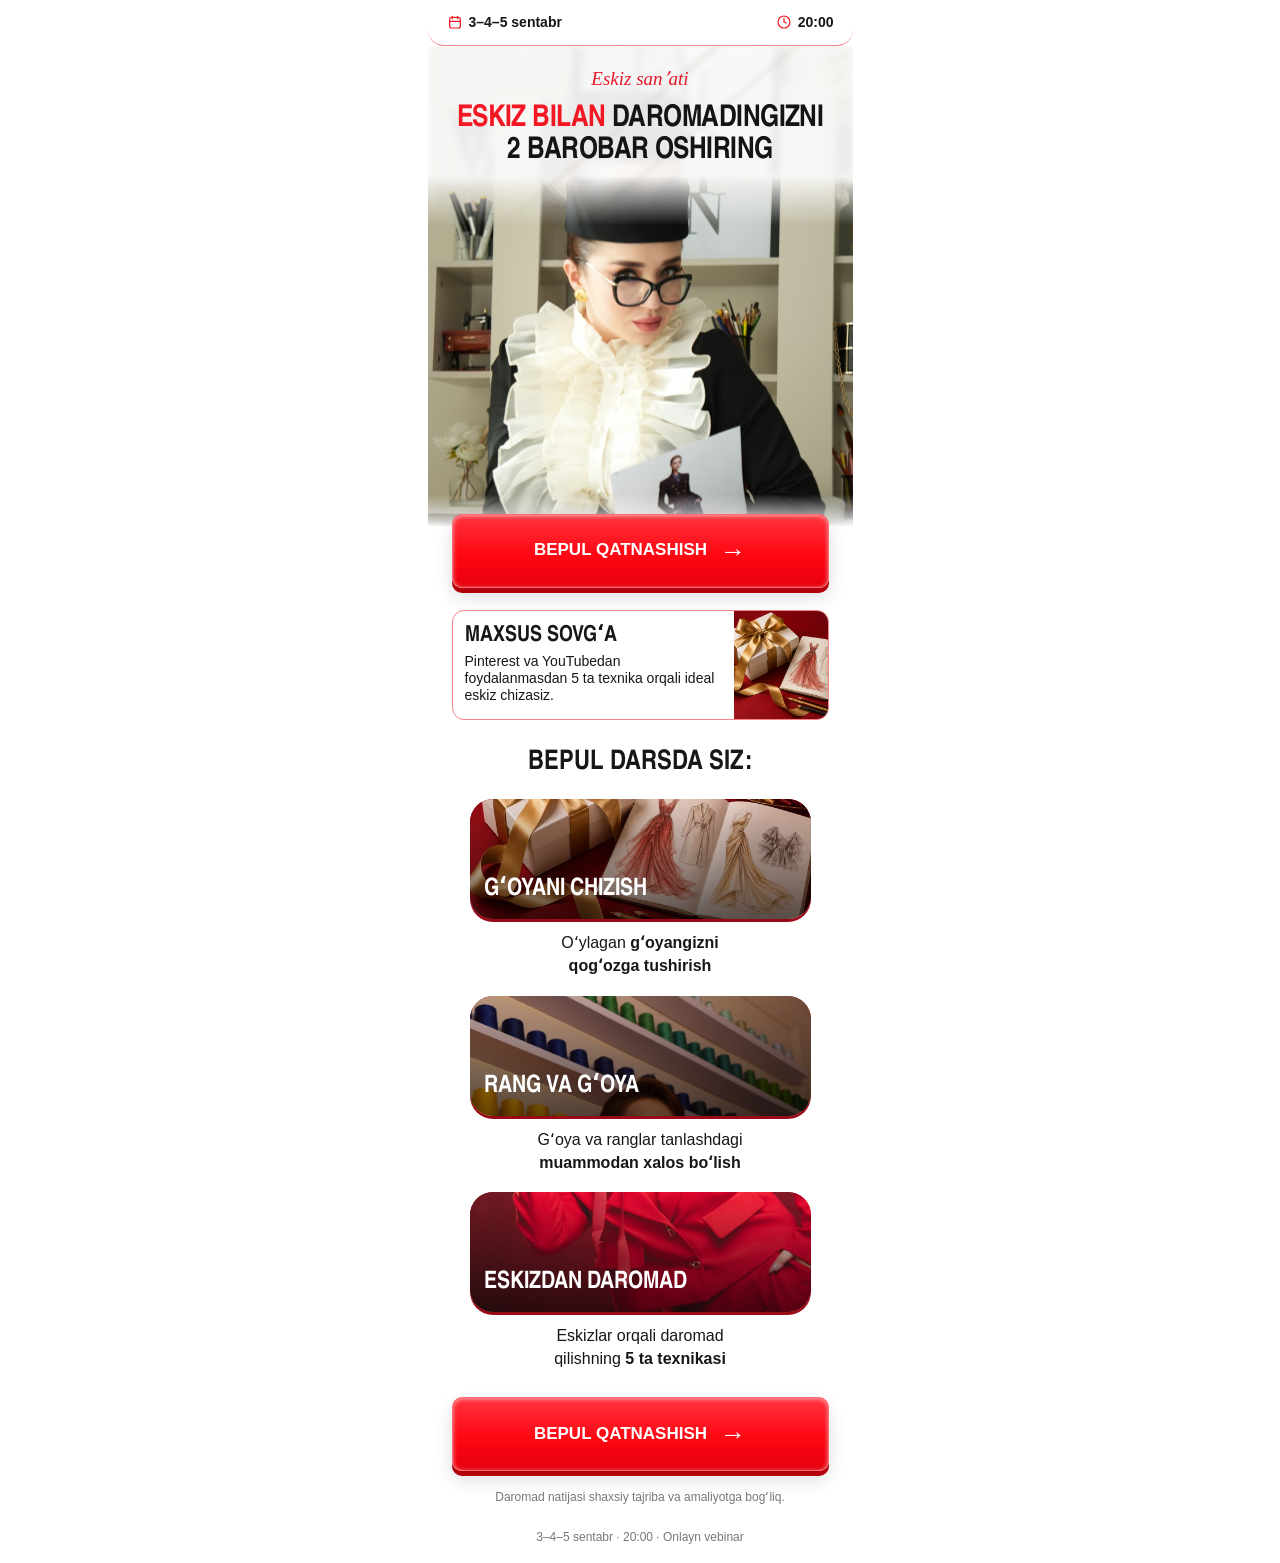
==== commit 888529e7: "Restore clear original portraits and balance mobile benefit captions" ====
--- a/a/index.html
+++ b/a/index.html
@@ -1,3 +1,3 @@
 <!DOCTYPE html>
-<html lang="uz"><head><meta charset="utf-8"/><meta content="width=device-width,initial-scale=1" name="viewport"/><title>Eskiz vebinari | 3–4–5-sentabr</title><meta content="5 ta texnika bilan ideal eskiz chizish va daromad qilishni oʻrganing. 3–4–5-sentabr, soat 20:00." name="description"/><link href="data:image/svg+xml,%3Csvg xmlns='http://www.w3.org/2000/svg' viewBox='0 0 32 32'%3E%3Crect width='32' height='32' rx='6' fill='%23232632'/%3E%3Ctext x='8' y='24' font-size='24' fill='white'%3EE%3C/text%3E%3C/svg%3E" rel="icon"/><link as="font" crossorigin="" href="[data-uri]" rel="preload" type="font/woff2"/><style>@font-face{font-family:Launch;src:url([data-uri])format("woff2");font-display:swap;font-weight:700}*{box-sizing:border-box}html{scroll-behavior:smooth}body{color:var(--ink);background:#292929;margin:0;font:16px/1.35 Arial,sans-serif}button{font:inherit}button:focus-visible,a:focus-visible{outline-offset:4px;outline:3px solid #308bff}.page{background:var(--bg);width:100%;max-width:375px;min-height:100vh;margin:auto;overflow:hidden;box-shadow:0 0 50px #0003}.schedule{z-index:3;background:var(--bar);border-bottom:1px solid var(--border);height:46px;color:var(--bartext);border-radius:0 0 16px 16px;justify-content:space-between;align-items:center;padding:0 19px;font-size:14px;font-weight:700;display:flex;position:relative}.schedule span{align-items:center;gap:6px;display:flex}.schedule svg{width:16px;height:16px;color:var(--accent);fill:none;stroke:currentColor;stroke-width:1.8px}.hero{isolation:isolate;text-align:center;background:var(--hero);padding-top:22px;position:relative;overflow:hidden}.signature{z-index:2;color:var(--script);margin:0 15px 12px;font:italic 19px/1.2 Georgia,serif;position:relative}.hero h1{text-transform:uppercase;z-index:2;letter-spacing:-.55px;color:var(--heading);margin:0 13px;font:700 30px/1.08 Launch,Arial Narrow,sans-serif;position:relative}h1 span{color:var(--highlight)}.stage{height:350px;margin-top:0;position:relative;overflow:hidden}.expert{z-index:1;object-fit:cover;object-position:center 44%;width:100%;height:100%;display:block;position:relative;-webkit-mask-image:linear-gradient(#0000,#000 14% 91%,#0000);mask-image:linear-gradient(#0000,#000 14% 91%,#0000)}.backdrop{object-fit:cover;opacity:.08;filter:blur(3px);z-index:-2;width:100%;height:100%;position:absolute;inset:0}.stage-word{color:var(--watermark);white-space:nowrap;z-index:0;font:italic 95px Georgia,serif;position:absolute;top:80px;left:0;transform:rotate(-12deg)}.primary{z-index:4;margin:-12px 24px 0;position:relative}.cta{border:1px solid var(--btnborder);background:var(--button);width:100%;min-height:74px;color:var(--buttontext);box-shadow:inset 0 1px 4px #fff9,0 5px 0 var(--btnshadow),0 9px 18px #0002;text-transform:uppercase;cursor:pointer;border-radius:10px;justify-content:center;align-items:center;gap:13px;padding:18px 10px;font-size:17px;font-weight:800;transition:transform .15s,filter .15s;display:flex}.cta:hover{filter:brightness(1.06)}.cta:active{transform:translateY(3px)}.cta .arrow{font-size:26px;line-height:1}.bonus{border:1px solid var(--border);background:var(--card);border-radius:12px;align-items:center;gap:8px;min-height:105px;margin:22px 24px 0;padding:12px 0 12px 12px;display:flex;overflow:hidden}.bonus h2{text-transform:uppercase;margin:0 0 5px;font:700 22px/1.05 Launch,sans-serif}.bonus p{margin:0;font-size:14px;line-height:1.2}.bonus img{object-fit:cover;object-position:20% center;align-self:stretch;width:94px;height:108px;margin:-12px 0}.benefits{padding:29px 24px 0}.benefits>h2{text-align:center;text-transform:uppercase;margin:0 0 21px;font:700 27px/1.1 Launch,sans-serif}.cards{gap:18px;display:grid}.benefit{text-align:center;position:relative}.benefit p{margin:10px 0 0;font-size:16px;line-height:1.25}.benefit strong{font-weight:700}.visual{background:linear-gradient(120deg,#930413,#fa142c);border-radius:23px;height:120px;margin:0 18px;position:relative;overflow:hidden}.visual img{object-fit:cover;width:100%;height:100%}.visual .visual-label{color:#fff;text-align:left;text-transform:uppercase;background:linear-gradient(#0000,#0009);align-items:flex-end;padding:14px;font:700 24px Launch,sans-serif;display:flex;position:absolute;inset:0}.visual.crop-sketch img{object-position:75% 65%}.visual.crop-colors img{object-position:center 12%;height:220%;position:absolute;top:-2%;left:0}.visual.crop-fashion img{object-position:center 62%;height:210%;position:absolute;top:-85%;left:0}.bottom-cta{margin:27px 24px 0;padding-bottom:23px}.legal{color:var(--muted);text-align:center;margin:18px 0 0;font-size:12px;line-height:1.4}.ending{color:var(--muted);text-align:center;padding:0 15px 18px;font-size:12px}.skip{position:absolute;top:-100px}.skip:focus{z-index:10;color:#000;background:#fff;top:0}.scarlet{--bg:#fff;--ink:#171717;--accent:#f61722;--border:#f2858c;--hero:#fcfcfc;--heading:#141414;--highlight:#f31724;--script:#e71829;--bar:#fff;--bartext:#161616;--button:linear-gradient(#ff343e 0%,#ff0713 55%,#e7000d 100%);--buttontext:#fff;--btnborder:#ff6971;--btnshadow:#b3000b;--card:#fff;--watermark:#e4dbd34a;--muted:#777}.scarlet .hero:before{content:"";z-index:-1;background:linear-gradient(140deg,#0000 28%,#d9d5cf55 29%,#0000 30% 36%,#d9d5cf44 37%,#0000 38%);position:absolute;inset:0}.scarlet .stage{height:350px;margin-top:8px}.scarlet .visual{box-shadow:0 3px #990b18}.scarlet .visual img{opacity:.95}@media (width<=340px){.hero h1{font-size:27px}.schedule{padding-inline:13px;font-size:13px}.primary,.bonus,.bottom-cta{margin-left:18px;margin-right:18px}.benefits{padding-inline:18px}.cta{font-size:15px}.bonus img{width:72px}.stage{height:305px}}@media (prefers-reduced-motion:reduce){html{scroll-behavior:auto}.cta{transition:none}}body{background:var(--bg)}.page{max-width:425px;box-shadow:none}.bonus{--bonus-image-width:94px}.bonus .copy{flex:0 0 calc(100% - var(--bonus-image-width) - 8px)}@media (width<=340px){.bonus{--bonus-image-width:72px}}[hidden]{display:none!important}.no-script{text-align:center;padding:18px;font-size:13px}</style></head><body class="scarlet"><a class="skip" href="#main">Asosiy mazmunga oʻtish</a><main class="page" id="main"><header class="schedule"><span><svg aria-hidden="true" viewbox="0 0 24 24"><rect height="16" rx="3" width="16" x="4" y="5"></rect><path d="M8 3v5m8-5v5M4 11h16"></path></svg>3–4–5 sentabr</span><span><svg aria-hidden="true" viewbox="0 0 24 24"><circle cx="12" cy="12" r="9"></circle><path d="M12 6v6l4 2"></path></svg>20:00</span></header><section class="hero"><img alt="" aria-hidden="true" class="backdrop" decoding="sync" fetchpriority="auto" height="540" loading="eager" src="[data-uri]" width="360"/><p class="signature">Eskiz sanʼati</p><h1><span>Eskiz bilan</span> daromadingizni<br/>2 barobar oshiring</h1><div class="stage"><span aria-hidden="true" class="stage-word">Eskiz</span><img alt="Eskiz vebinari eksperti" class="expert" decoding="sync" fetchpriority="high" height="540" loading="eager" src="[data-uri]" width="360"/></div></section><div class="primary"><button class="cta" data-register="" type="button">BEPUL QATNASHISH <span aria-hidden="true" class="arrow">→</span></button></div><aside class="bonus"><div class="copy"><h2>Maxsus sovgʻa</h2><p>Pinterest va YouTubedan foydalanmasdan 5 ta texnika orqali ideal eskiz chizasiz.</p></div><img alt="Eskiz daftari va sovgʻa qutisi" decoding="sync" fetchpriority="auto" height="160" loading="eager" src="[data-uri]" width="240"/></aside><section class="benefits photo-cards"><h2>Bepul darsda siz:</h2><div class="cards"><article class="benefit"><div class="visual crop-sketch"><img alt="" decoding="sync" fetchpriority="auto" height="160" loading="eager" src="[data-uri]" width="240"/><span class="visual-label">Gʻoyani chizish</span></div><p>Oʻylagan <strong>gʻoyangizni qogʻozga tushirish</strong></p></article><article class="benefit"><div class="visual crop-colors"><img alt="" data-src="assets/photo-3844.avif" decoding="async" fetchpriority="low" height="1080" loading="lazy" src='data:image/svg+xml,%3Csvg xmlns="http://www.w3.org/2000/svg" width="1" height="1"/%3E' width="720"/><noscript><img alt="" decoding="async" fetchpriority="low" height="1080" loading="lazy" src="assets/photo-3844.avif" width="720"/></noscript><span class="visual-label">Rang va gʻoya</span></div><p>Gʻoya va ranglar tanlashdagi <strong>muammodan xalos boʻlish</strong></p></article><article class="benefit"><div class="visual crop-fashion"><img alt="" data-src="assets/photo-4279.avif" decoding="async" fetchpriority="low" height="1080" loading="lazy" src='data:image/svg+xml,%3Csvg xmlns="http://www.w3.org/2000/svg" width="1" height="1"/%3E' width="720"/><noscript><img alt="" decoding="async" fetchpriority="low" height="1080" loading="lazy" src="assets/photo-4279.avif" width="720"/></noscript><span class="visual-label">Eskizdan daromad</span></div><p>Eskizlar orqali daromad qilishning <strong>5 ta texnikasi</strong></p></article></div></section><div class="bottom-cta"><button class="cta" data-register="" type="button">BEPUL QATNASHISH <span aria-hidden="true" class="arrow">→</span></button><p class="legal">Daromad natijasi shaxsiy tajriba va amaliyotga bogʻliq.</p></div><footer class="ending">3–4–5 sentabr · 20:00 · Onlayn vebinar</footer></main>
+<html lang="uz"><head><meta charset="utf-8"/><meta content="width=device-width,initial-scale=1" name="viewport"/><title>Eskiz vebinari | 3–4–5-sentabr</title><meta content="5 ta texnika bilan ideal eskiz chizish va daromad qilishni oʻrganing. 3–4–5-sentabr, soat 20:00." name="description"/><link href="assets/favicon.svg" rel="icon" type="image/svg+xml"/><link as="font" crossorigin="" href="[data-uri]" rel="preload" type="font/woff2"/><style>@font-face{font-family:Launch;src:url([data-uri])format("woff2");font-display:swap;font-weight:700}*{box-sizing:border-box}html{scroll-behavior:smooth}body{color:var(--ink);background:#292929;margin:0;font:16px/1.35 Arial,sans-serif}button{font:inherit}button:focus-visible,a:focus-visible{outline-offset:4px;outline:3px solid #308bff}.page{background:var(--bg);width:100%;max-width:375px;min-height:100vh;margin:auto;overflow:hidden;box-shadow:0 0 50px #0003}.schedule{z-index:3;background:var(--bar);border-bottom:1px solid var(--border);height:46px;color:var(--bartext);border-radius:0 0 16px 16px;justify-content:space-between;align-items:center;padding:0 19px;font-size:14px;font-weight:700;display:flex;position:relative}.schedule span{align-items:center;gap:6px;display:flex}.schedule svg{width:16px;height:16px;color:var(--accent);fill:none;stroke:currentColor;stroke-width:1.8px}.hero{isolation:isolate;text-align:center;background:var(--hero);padding-top:22px;position:relative;overflow:hidden}.signature{z-index:2;color:var(--script);margin:0 15px 12px;font:italic 19px/1.2 Georgia,serif;position:relative}.hero h1{text-transform:uppercase;z-index:2;letter-spacing:-.55px;color:var(--heading);margin:0 13px;font:700 30px/1.08 Launch,Arial Narrow,sans-serif;position:relative}h1 span{color:var(--highlight)}.stage{height:350px;margin-top:0;position:relative;overflow:hidden}.expert{z-index:1;object-fit:cover;object-position:center 44%;width:100%;height:100%;display:block;position:relative;-webkit-mask-image:linear-gradient(#0000,#000 14% 91%,#0000);mask-image:linear-gradient(#0000,#000 14% 91%,#0000)}.backdrop{object-fit:cover;opacity:.08;filter:blur(3px);z-index:-2;width:100%;height:100%;position:absolute;inset:0}.stage-word{color:var(--watermark);white-space:nowrap;z-index:0;font:italic 95px Georgia,serif;position:absolute;top:80px;left:0;transform:rotate(-12deg)}.primary{z-index:4;margin:-12px 24px 0;position:relative}.cta{border:1px solid var(--btnborder);background:var(--button);width:100%;min-height:74px;color:var(--buttontext);box-shadow:inset 0 1px 4px #fff9,0 5px 0 var(--btnshadow),0 9px 18px #0002;text-transform:uppercase;cursor:pointer;border-radius:10px;justify-content:center;align-items:center;gap:13px;padding:18px 10px;font-size:17px;font-weight:800;transition:transform .15s,filter .15s;display:flex}.cta:hover{filter:brightness(1.06)}.cta:active{transform:translateY(3px)}.cta .arrow{font-size:26px;line-height:1}.bonus{border:1px solid var(--border);background:var(--card);border-radius:12px;align-items:center;gap:8px;min-height:105px;margin:22px 24px 0;padding:12px 0 12px 12px;display:flex;overflow:hidden}.bonus h2{text-transform:uppercase;margin:0 0 5px;font:700 22px/1.05 Launch,sans-serif}.bonus p{margin:0;font-size:14px;line-height:1.2}.bonus img{object-fit:cover;object-position:20% center;align-self:stretch;width:94px;height:108px;margin:-12px 0}.benefits{padding:29px 24px 0}.benefits>h2{text-align:center;text-transform:uppercase;margin:0 0 21px;font:700 27px/1.1 Launch,sans-serif}.cards{gap:18px;display:grid}.benefit{text-align:center;position:relative}.benefit p{margin:10px 0 0;font-size:16px;line-height:1.25}.benefit strong{font-weight:700}.visual{background:linear-gradient(120deg,#930413,#fa142c);border-radius:23px;height:120px;margin:0 18px;position:relative;overflow:hidden}.visual img{object-fit:cover;width:100%;height:100%}.visual .visual-label{color:#fff;text-align:left;text-transform:uppercase;background:linear-gradient(#0000,#0009);align-items:flex-end;padding:14px;font:700 24px Launch,sans-serif;display:flex;position:absolute;inset:0}.visual.crop-sketch img{object-position:75% 65%}.visual.crop-colors img{object-position:center 12%;height:220%;position:absolute;top:-2%;left:0}.visual.crop-fashion img{object-position:center 62%;height:210%;position:absolute;top:-85%;left:0}.bottom-cta{margin:27px 24px 0;padding-bottom:23px}.legal{color:var(--muted);text-align:center;margin:18px 0 0;font-size:12px;line-height:1.4}.ending{color:var(--muted);text-align:center;padding:0 15px 18px;font-size:12px}.skip{position:absolute;top:-100px}.skip:focus{z-index:10;color:#000;background:#fff;top:0}.scarlet{--bg:#fff;--ink:#171717;--accent:#f61722;--border:#f2858c;--hero:#fcfcfc;--heading:#141414;--highlight:#f31724;--script:#e71829;--bar:#fff;--bartext:#161616;--button:linear-gradient(#ff343e 0%,#ff0713 55%,#e7000d 100%);--buttontext:#fff;--btnborder:#ff6971;--btnshadow:#b3000b;--card:#fff;--watermark:#e4dbd34a;--muted:#777}.scarlet .hero:before{content:"";z-index:-1;background:linear-gradient(140deg,#0000 28%,#d9d5cf55 29%,#0000 30% 36%,#d9d5cf44 37%,#0000 38%);position:absolute;inset:0}.scarlet .stage{height:350px;margin-top:8px}.scarlet .visual{box-shadow:0 3px #990b18}.scarlet .visual img{opacity:.95}@media (width<=340px){.hero h1{font-size:27px}.schedule{padding-inline:13px;font-size:13px}.primary,.bonus,.bottom-cta{margin-left:18px;margin-right:18px}.benefits{padding-inline:18px}.cta{font-size:15px}.bonus img{width:72px}.stage{height:305px}}@media (prefers-reduced-motion:reduce){html{scroll-behavior:auto}.cta{transition:none}}body{background:var(--bg)}.page{max-width:425px;box-shadow:none}.bonus{--bonus-image-width:94px}.bonus .copy{flex:0 0 calc(100% - var(--bonus-image-width) - 8px)}@media (width<=340px){.bonus{--bonus-image-width:72px}}[hidden]{display:none!important}.no-script{text-align:center;padding:18px;font-size:13px}.scarlet .benefits.photo-cards .benefit>p{text-wrap:balance;max-width:270px;margin:12px auto 0;font-size:16px;line-height:1.45}</style></head><body class="scarlet"><a class="skip" href="#main">Asosiy mazmunga oʻtish</a><main class="page" id="main"><header class="schedule"><span><svg aria-hidden="true" viewbox="0 0 24 24"><rect height="16" rx="3" width="16" x="4" y="5"></rect><path d="M8 3v5m8-5v5M4 11h16"></path></svg>3–4–5 sentabr</span><span><svg aria-hidden="true" viewbox="0 0 24 24"><circle cx="12" cy="12" r="9"></circle><path d="M12 6v6l4 2"></path></svg>20:00</span></header><section class="hero"><img alt="" aria-hidden="true" class="backdrop" decoding="sync" fetchpriority="auto" height="1275" loading="eager" src="[data-uri]" width="850"/><p class="signature">Eskiz sanʼati</p><h1><span>Eskiz bilan</span> daromadingizni<br/>2 barobar oshiring</h1><div class="stage"><span aria-hidden="true" class="stage-word">Eskiz</span><img alt="Eskiz vebinari eksperti" class="expert" decoding="sync" fetchpriority="high" height="1275" loading="eager" src="[data-uri]" width="850"/></div></section><div class="primary"><button class="cta" data-register="" type="button">BEPUL QATNASHISH <span aria-hidden="true" class="arrow">→</span></button></div><aside class="bonus"><div class="copy"><h2>Maxsus sovgʻa</h2><p>Pinterest va YouTubedan foydalanmasdan 5 ta texnika orqali ideal eskiz chizasiz.</p></div><img alt="Eskiz daftari va sovgʻa qutisi" decoding="sync" fetchpriority="auto" height="400" loading="eager" src="[data-uri]" width="600"/></aside><section class="benefits photo-cards"><h2>Bepul darsda siz:</h2><div class="cards"><article class="benefit"><div class="visual crop-sketch"><img alt="" decoding="sync" fetchpriority="auto" height="400" loading="eager" src="[data-uri]" width="600"/><span class="visual-label">Gʻoyani chizish</span></div><p>Oʻylagan <strong>gʻoyangizni qogʻozga tushirish</strong></p></article><article class="benefit"><div class="visual crop-colors"><img alt="" data-src="assets/photo-3844.avif" decoding="async" fetchpriority="low" height="1275" loading="lazy" src='data:image/svg+xml,%3Csvg xmlns="http://www.w3.org/2000/svg" width="1" height="1"/%3E' width="850"/><noscript><img alt="" decoding="async" fetchpriority="low" height="1275" loading="lazy" src="assets/photo-3844.avif" width="850"/></noscript><span class="visual-label">Rang va gʻoya</span></div><p>Gʻoya va ranglar tanlashdagi <strong>muammodan xalos boʻlish</strong></p></article><article class="benefit"><div class="visual crop-fashion"><img alt="" data-src="assets/photo-4279.avif" decoding="async" fetchpriority="low" height="1275" loading="lazy" src='data:image/svg+xml,%3Csvg xmlns="http://www.w3.org/2000/svg" width="1" height="1"/%3E' width="850"/><noscript><img alt="" decoding="async" fetchpriority="low" height="1275" loading="lazy" src="assets/photo-4279.avif" width="850"/></noscript><span class="visual-label">Eskizdan daromad</span></div><p>Eskizlar orqali daromad qilishning <strong>5 ta texnikasi</strong></p></article></div></section><div class="bottom-cta"><button class="cta" data-register="" type="button">BEPUL QATNASHISH <span aria-hidden="true" class="arrow">→</span></button><p class="legal">Daromad natijasi shaxsiy tajriba va amaliyotga bogʻliq.</p></div><footer class="ending">3–4–5 sentabr · 20:00 · Onlayn vebinar</footer></main>
 <script defer="" src="js/images.js"></script><script defer="" src="js/config.js"></script><script defer="" src="js/main.js"></script><script defer="" src="js/pixel.js"></script><noscript><style>img[data-src]{display:none}</style><p class="no-script">Ariza formasidan foydalanish uchun brauzeringizda JavaScript’ni yoqing.</p></noscript></body></html>
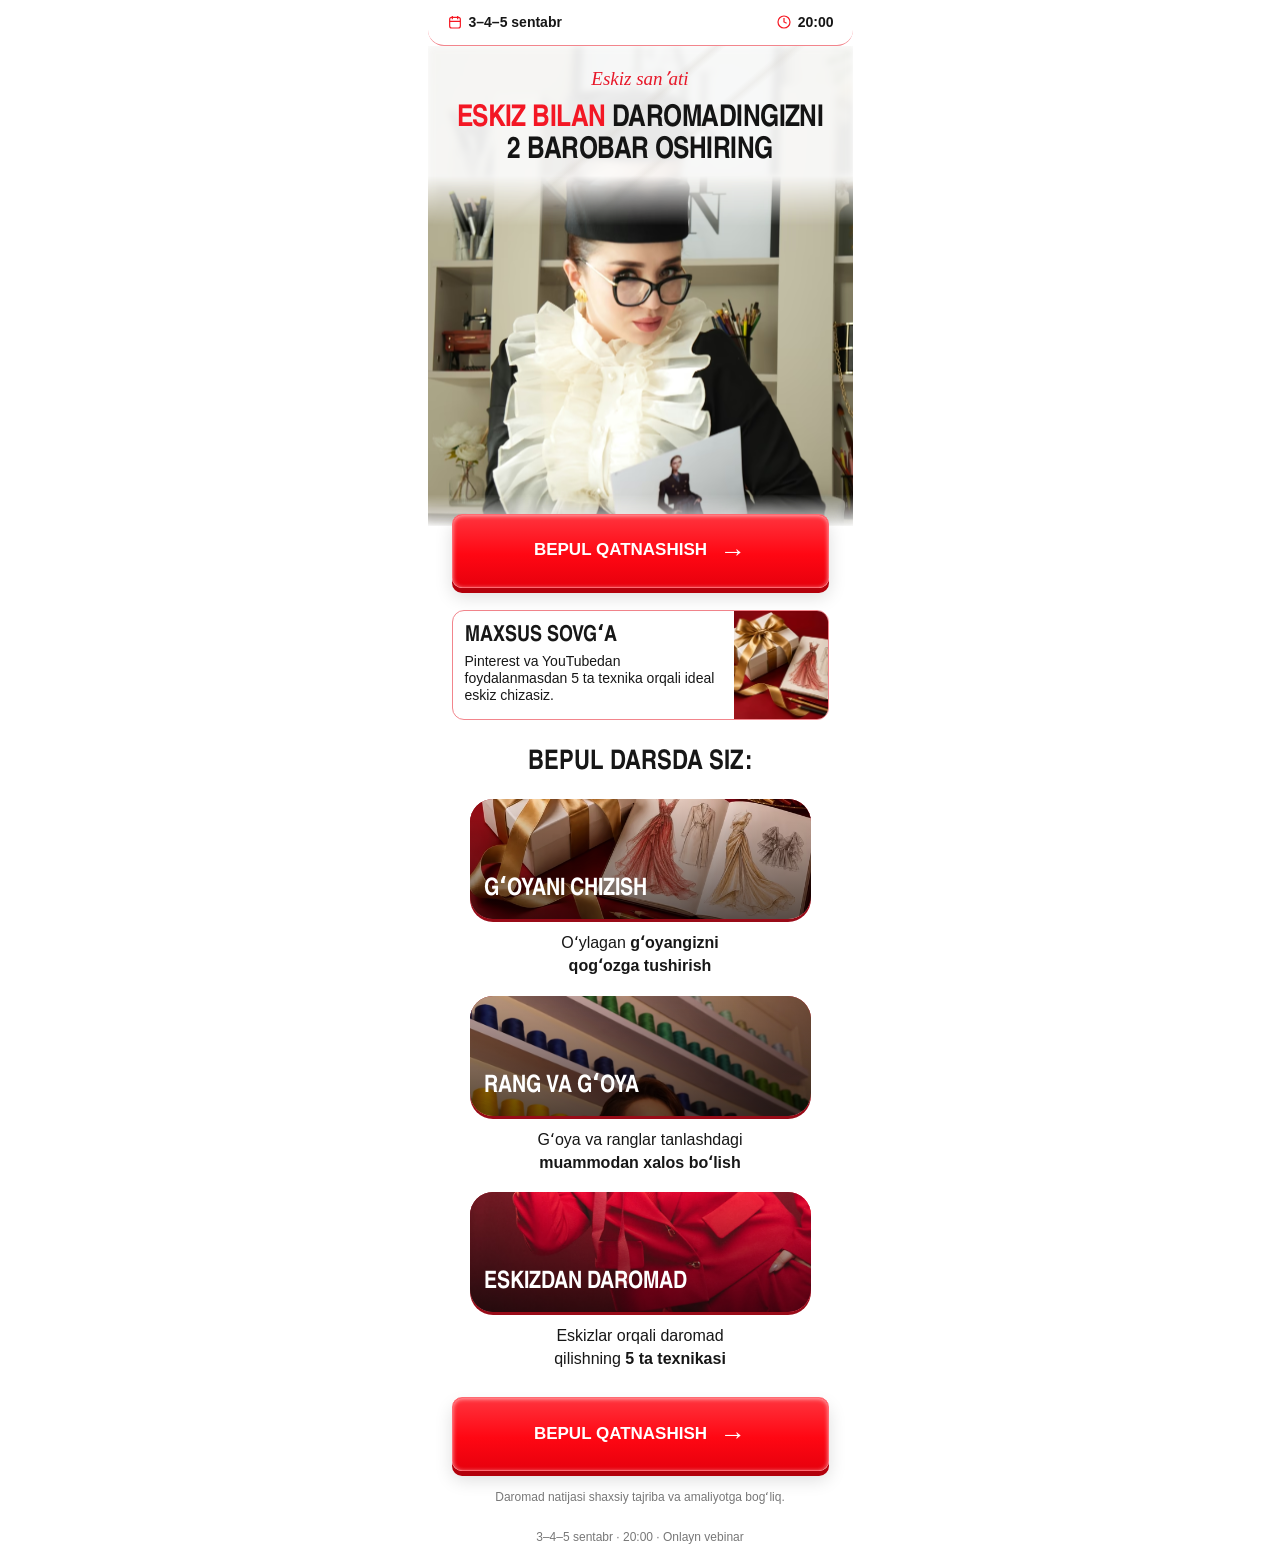
==== commit 84630cc1: "Preload clear photos without blocking initial text rendering" ====
--- a/a/index.html
+++ b/a/index.html
@@ -1,3 +1,3 @@
 <!DOCTYPE html>
-<html lang="uz"><head><meta charset="utf-8"/><meta content="width=device-width,initial-scale=1" name="viewport"/><title>Eskiz vebinari | 3–4–5-sentabr</title><meta content="5 ta texnika bilan ideal eskiz chizish va daromad qilishni oʻrganing. 3–4–5-sentabr, soat 20:00." name="description"/><link href="assets/favicon.svg" rel="icon" type="image/svg+xml"/><link as="font" crossorigin="" href="[data-uri]" rel="preload" type="font/woff2"/><style>@font-face{font-family:Launch;src:url([data-uri])format("woff2");font-display:swap;font-weight:700}*{box-sizing:border-box}html{scroll-behavior:smooth}body{color:var(--ink);background:#292929;margin:0;font:16px/1.35 Arial,sans-serif}button{font:inherit}button:focus-visible,a:focus-visible{outline-offset:4px;outline:3px solid #308bff}.page{background:var(--bg);width:100%;max-width:375px;min-height:100vh;margin:auto;overflow:hidden;box-shadow:0 0 50px #0003}.schedule{z-index:3;background:var(--bar);border-bottom:1px solid var(--border);height:46px;color:var(--bartext);border-radius:0 0 16px 16px;justify-content:space-between;align-items:center;padding:0 19px;font-size:14px;font-weight:700;display:flex;position:relative}.schedule span{align-items:center;gap:6px;display:flex}.schedule svg{width:16px;height:16px;color:var(--accent);fill:none;stroke:currentColor;stroke-width:1.8px}.hero{isolation:isolate;text-align:center;background:var(--hero);padding-top:22px;position:relative;overflow:hidden}.signature{z-index:2;color:var(--script);margin:0 15px 12px;font:italic 19px/1.2 Georgia,serif;position:relative}.hero h1{text-transform:uppercase;z-index:2;letter-spacing:-.55px;color:var(--heading);margin:0 13px;font:700 30px/1.08 Launch,Arial Narrow,sans-serif;position:relative}h1 span{color:var(--highlight)}.stage{height:350px;margin-top:0;position:relative;overflow:hidden}.expert{z-index:1;object-fit:cover;object-position:center 44%;width:100%;height:100%;display:block;position:relative;-webkit-mask-image:linear-gradient(#0000,#000 14% 91%,#0000);mask-image:linear-gradient(#0000,#000 14% 91%,#0000)}.backdrop{object-fit:cover;opacity:.08;filter:blur(3px);z-index:-2;width:100%;height:100%;position:absolute;inset:0}.stage-word{color:var(--watermark);white-space:nowrap;z-index:0;font:italic 95px Georgia,serif;position:absolute;top:80px;left:0;transform:rotate(-12deg)}.primary{z-index:4;margin:-12px 24px 0;position:relative}.cta{border:1px solid var(--btnborder);background:var(--button);width:100%;min-height:74px;color:var(--buttontext);box-shadow:inset 0 1px 4px #fff9,0 5px 0 var(--btnshadow),0 9px 18px #0002;text-transform:uppercase;cursor:pointer;border-radius:10px;justify-content:center;align-items:center;gap:13px;padding:18px 10px;font-size:17px;font-weight:800;transition:transform .15s,filter .15s;display:flex}.cta:hover{filter:brightness(1.06)}.cta:active{transform:translateY(3px)}.cta .arrow{font-size:26px;line-height:1}.bonus{border:1px solid var(--border);background:var(--card);border-radius:12px;align-items:center;gap:8px;min-height:105px;margin:22px 24px 0;padding:12px 0 12px 12px;display:flex;overflow:hidden}.bonus h2{text-transform:uppercase;margin:0 0 5px;font:700 22px/1.05 Launch,sans-serif}.bonus p{margin:0;font-size:14px;line-height:1.2}.bonus img{object-fit:cover;object-position:20% center;align-self:stretch;width:94px;height:108px;margin:-12px 0}.benefits{padding:29px 24px 0}.benefits>h2{text-align:center;text-transform:uppercase;margin:0 0 21px;font:700 27px/1.1 Launch,sans-serif}.cards{gap:18px;display:grid}.benefit{text-align:center;position:relative}.benefit p{margin:10px 0 0;font-size:16px;line-height:1.25}.benefit strong{font-weight:700}.visual{background:linear-gradient(120deg,#930413,#fa142c);border-radius:23px;height:120px;margin:0 18px;position:relative;overflow:hidden}.visual img{object-fit:cover;width:100%;height:100%}.visual .visual-label{color:#fff;text-align:left;text-transform:uppercase;background:linear-gradient(#0000,#0009);align-items:flex-end;padding:14px;font:700 24px Launch,sans-serif;display:flex;position:absolute;inset:0}.visual.crop-sketch img{object-position:75% 65%}.visual.crop-colors img{object-position:center 12%;height:220%;position:absolute;top:-2%;left:0}.visual.crop-fashion img{object-position:center 62%;height:210%;position:absolute;top:-85%;left:0}.bottom-cta{margin:27px 24px 0;padding-bottom:23px}.legal{color:var(--muted);text-align:center;margin:18px 0 0;font-size:12px;line-height:1.4}.ending{color:var(--muted);text-align:center;padding:0 15px 18px;font-size:12px}.skip{position:absolute;top:-100px}.skip:focus{z-index:10;color:#000;background:#fff;top:0}.scarlet{--bg:#fff;--ink:#171717;--accent:#f61722;--border:#f2858c;--hero:#fcfcfc;--heading:#141414;--highlight:#f31724;--script:#e71829;--bar:#fff;--bartext:#161616;--button:linear-gradient(#ff343e 0%,#ff0713 55%,#e7000d 100%);--buttontext:#fff;--btnborder:#ff6971;--btnshadow:#b3000b;--card:#fff;--watermark:#e4dbd34a;--muted:#777}.scarlet .hero:before{content:"";z-index:-1;background:linear-gradient(140deg,#0000 28%,#d9d5cf55 29%,#0000 30% 36%,#d9d5cf44 37%,#0000 38%);position:absolute;inset:0}.scarlet .stage{height:350px;margin-top:8px}.scarlet .visual{box-shadow:0 3px #990b18}.scarlet .visual img{opacity:.95}@media (width<=340px){.hero h1{font-size:27px}.schedule{padding-inline:13px;font-size:13px}.primary,.bonus,.bottom-cta{margin-left:18px;margin-right:18px}.benefits{padding-inline:18px}.cta{font-size:15px}.bonus img{width:72px}.stage{height:305px}}@media (prefers-reduced-motion:reduce){html{scroll-behavior:auto}.cta{transition:none}}body{background:var(--bg)}.page{max-width:425px;box-shadow:none}.bonus{--bonus-image-width:94px}.bonus .copy{flex:0 0 calc(100% - var(--bonus-image-width) - 8px)}@media (width<=340px){.bonus{--bonus-image-width:72px}}[hidden]{display:none!important}.no-script{text-align:center;padding:18px;font-size:13px}.scarlet .benefits.photo-cards .benefit>p{text-wrap:balance;max-width:270px;margin:12px auto 0;font-size:16px;line-height:1.45}</style></head><body class="scarlet"><a class="skip" href="#main">Asosiy mazmunga oʻtish</a><main class="page" id="main"><header class="schedule"><span><svg aria-hidden="true" viewbox="0 0 24 24"><rect height="16" rx="3" width="16" x="4" y="5"></rect><path d="M8 3v5m8-5v5M4 11h16"></path></svg>3–4–5 sentabr</span><span><svg aria-hidden="true" viewbox="0 0 24 24"><circle cx="12" cy="12" r="9"></circle><path d="M12 6v6l4 2"></path></svg>20:00</span></header><section class="hero"><img alt="" aria-hidden="true" class="backdrop" decoding="sync" fetchpriority="auto" height="1275" loading="eager" src="[data-uri]" width="850"/><p class="signature">Eskiz sanʼati</p><h1><span>Eskiz bilan</span> daromadingizni<br/>2 barobar oshiring</h1><div class="stage"><span aria-hidden="true" class="stage-word">Eskiz</span><img alt="Eskiz vebinari eksperti" class="expert" decoding="sync" fetchpriority="high" height="1275" loading="eager" src="[data-uri]" width="850"/></div></section><div class="primary"><button class="cta" data-register="" type="button">BEPUL QATNASHISH <span aria-hidden="true" class="arrow">→</span></button></div><aside class="bonus"><div class="copy"><h2>Maxsus sovgʻa</h2><p>Pinterest va YouTubedan foydalanmasdan 5 ta texnika orqali ideal eskiz chizasiz.</p></div><img alt="Eskiz daftari va sovgʻa qutisi" decoding="sync" fetchpriority="auto" height="400" loading="eager" src="[data-uri]" width="600"/></aside><section class="benefits photo-cards"><h2>Bepul darsda siz:</h2><div class="cards"><article class="benefit"><div class="visual crop-sketch"><img alt="" decoding="sync" fetchpriority="auto" height="400" loading="eager" src="[data-uri]" width="600"/><span class="visual-label">Gʻoyani chizish</span></div><p>Oʻylagan <strong>gʻoyangizni qogʻozga tushirish</strong></p></article><article class="benefit"><div class="visual crop-colors"><img alt="" data-src="assets/photo-3844.avif" decoding="async" fetchpriority="low" height="1275" loading="lazy" src='data:image/svg+xml,%3Csvg xmlns="http://www.w3.org/2000/svg" width="1" height="1"/%3E' width="850"/><noscript><img alt="" decoding="async" fetchpriority="low" height="1275" loading="lazy" src="assets/photo-3844.avif" width="850"/></noscript><span class="visual-label">Rang va gʻoya</span></div><p>Gʻoya va ranglar tanlashdagi <strong>muammodan xalos boʻlish</strong></p></article><article class="benefit"><div class="visual crop-fashion"><img alt="" data-src="assets/photo-4279.avif" decoding="async" fetchpriority="low" height="1275" loading="lazy" src='data:image/svg+xml,%3Csvg xmlns="http://www.w3.org/2000/svg" width="1" height="1"/%3E' width="850"/><noscript><img alt="" decoding="async" fetchpriority="low" height="1275" loading="lazy" src="assets/photo-4279.avif" width="850"/></noscript><span class="visual-label">Eskizdan daromad</span></div><p>Eskizlar orqali daromad qilishning <strong>5 ta texnikasi</strong></p></article></div></section><div class="bottom-cta"><button class="cta" data-register="" type="button">BEPUL QATNASHISH <span aria-hidden="true" class="arrow">→</span></button><p class="legal">Daromad natijasi shaxsiy tajriba va amaliyotga bogʻliq.</p></div><footer class="ending">3–4–5 sentabr · 20:00 · Onlayn vebinar</footer></main>
+<html lang="uz"><head><meta charset="utf-8"/><meta content="width=device-width,initial-scale=1" name="viewport"/><title>Eskiz vebinari | 3–4–5-sentabr</title><meta content="5 ta texnika bilan ideal eskiz chizish va daromad qilishni oʻrganing. 3–4–5-sentabr, soat 20:00." name="description"/><link href="assets/favicon.svg" rel="icon" type="image/svg+xml"/><link as="image" fetchpriority="high" href="assets/photo-4303.avif" rel="preload" type="image/avif"/><link as="font" crossorigin="" href="[data-uri]" rel="preload" type="font/woff2"/><style>@font-face{font-family:Launch;src:url([data-uri])format("woff2");font-display:swap;font-weight:700}*{box-sizing:border-box}html{scroll-behavior:smooth}body{color:var(--ink);background:#292929;margin:0;font:16px/1.35 Arial,sans-serif}button{font:inherit}button:focus-visible,a:focus-visible{outline-offset:4px;outline:3px solid #308bff}.page{background:var(--bg);width:100%;max-width:375px;min-height:100vh;margin:auto;overflow:hidden;box-shadow:0 0 50px #0003}.schedule{z-index:3;background:var(--bar);border-bottom:1px solid var(--border);height:46px;color:var(--bartext);border-radius:0 0 16px 16px;justify-content:space-between;align-items:center;padding:0 19px;font-size:14px;font-weight:700;display:flex;position:relative}.schedule span{align-items:center;gap:6px;display:flex}.schedule svg{width:16px;height:16px;color:var(--accent);fill:none;stroke:currentColor;stroke-width:1.8px}.hero{isolation:isolate;text-align:center;background:var(--hero);padding-top:22px;position:relative;overflow:hidden}.signature{z-index:2;color:var(--script);margin:0 15px 12px;font:italic 19px/1.2 Georgia,serif;position:relative}.hero h1{text-transform:uppercase;z-index:2;letter-spacing:-.55px;color:var(--heading);margin:0 13px;font:700 30px/1.08 Launch,Arial Narrow,sans-serif;position:relative}h1 span{color:var(--highlight)}.stage{height:350px;margin-top:0;position:relative;overflow:hidden}.expert{z-index:1;object-fit:cover;object-position:center 44%;width:100%;height:100%;display:block;position:relative;-webkit-mask-image:linear-gradient(#0000,#000 14% 91%,#0000);mask-image:linear-gradient(#0000,#000 14% 91%,#0000)}.backdrop{object-fit:cover;opacity:.08;filter:blur(3px);z-index:-2;width:100%;height:100%;position:absolute;inset:0}.stage-word{color:var(--watermark);white-space:nowrap;z-index:0;font:italic 95px Georgia,serif;position:absolute;top:80px;left:0;transform:rotate(-12deg)}.primary{z-index:4;margin:-12px 24px 0;position:relative}.cta{border:1px solid var(--btnborder);background:var(--button);width:100%;min-height:74px;color:var(--buttontext);box-shadow:inset 0 1px 4px #fff9,0 5px 0 var(--btnshadow),0 9px 18px #0002;text-transform:uppercase;cursor:pointer;border-radius:10px;justify-content:center;align-items:center;gap:13px;padding:18px 10px;font-size:17px;font-weight:800;transition:transform .15s,filter .15s;display:flex}.cta:hover{filter:brightness(1.06)}.cta:active{transform:translateY(3px)}.cta .arrow{font-size:26px;line-height:1}.bonus{border:1px solid var(--border);background:var(--card);border-radius:12px;align-items:center;gap:8px;min-height:105px;margin:22px 24px 0;padding:12px 0 12px 12px;display:flex;overflow:hidden}.bonus h2{text-transform:uppercase;margin:0 0 5px;font:700 22px/1.05 Launch,sans-serif}.bonus p{margin:0;font-size:14px;line-height:1.2}.bonus img{object-fit:cover;object-position:20% center;align-self:stretch;width:94px;height:108px;margin:-12px 0}.benefits{padding:29px 24px 0}.benefits>h2{text-align:center;text-transform:uppercase;margin:0 0 21px;font:700 27px/1.1 Launch,sans-serif}.cards{gap:18px;display:grid}.benefit{text-align:center;position:relative}.benefit p{margin:10px 0 0;font-size:16px;line-height:1.25}.benefit strong{font-weight:700}.visual{background:linear-gradient(120deg,#930413,#fa142c);border-radius:23px;height:120px;margin:0 18px;position:relative;overflow:hidden}.visual img{object-fit:cover;width:100%;height:100%}.visual .visual-label{color:#fff;text-align:left;text-transform:uppercase;background:linear-gradient(#0000,#0009);align-items:flex-end;padding:14px;font:700 24px Launch,sans-serif;display:flex;position:absolute;inset:0}.visual.crop-sketch img{object-position:75% 65%}.visual.crop-colors img{object-position:center 12%;height:220%;position:absolute;top:-2%;left:0}.visual.crop-fashion img{object-position:center 62%;height:210%;position:absolute;top:-85%;left:0}.bottom-cta{margin:27px 24px 0;padding-bottom:23px}.legal{color:var(--muted);text-align:center;margin:18px 0 0;font-size:12px;line-height:1.4}.ending{color:var(--muted);text-align:center;padding:0 15px 18px;font-size:12px}.skip{position:absolute;top:-100px}.skip:focus{z-index:10;color:#000;background:#fff;top:0}.scarlet{--bg:#fff;--ink:#171717;--accent:#f61722;--border:#f2858c;--hero:#fcfcfc;--heading:#141414;--highlight:#f31724;--script:#e71829;--bar:#fff;--bartext:#161616;--button:linear-gradient(#ff343e 0%,#ff0713 55%,#e7000d 100%);--buttontext:#fff;--btnborder:#ff6971;--btnshadow:#b3000b;--card:#fff;--watermark:#e4dbd34a;--muted:#777}.scarlet .hero:before{content:"";z-index:-1;background:linear-gradient(140deg,#0000 28%,#d9d5cf55 29%,#0000 30% 36%,#d9d5cf44 37%,#0000 38%);position:absolute;inset:0}.scarlet .stage{height:350px;margin-top:8px}.scarlet .visual{box-shadow:0 3px #990b18}.scarlet .visual img{opacity:.95}@media (width<=340px){.hero h1{font-size:27px}.schedule{padding-inline:13px;font-size:13px}.primary,.bonus,.bottom-cta{margin-left:18px;margin-right:18px}.benefits{padding-inline:18px}.cta{font-size:15px}.bonus img{width:72px}.stage{height:305px}}@media (prefers-reduced-motion:reduce){html{scroll-behavior:auto}.cta{transition:none}}body{background:var(--bg)}.page{max-width:425px;box-shadow:none}.bonus{--bonus-image-width:94px}.bonus .copy{flex:0 0 calc(100% - var(--bonus-image-width) - 8px)}@media (width<=340px){.bonus{--bonus-image-width:72px}}[hidden]{display:none!important}.no-script{text-align:center;padding:18px;font-size:13px}.scarlet .benefits.photo-cards .benefit>p{text-wrap:balance;max-width:270px;margin:12px auto 0;font-size:16px;line-height:1.45}</style></head><body class="scarlet"><a class="skip" href="#main">Asosiy mazmunga oʻtish</a><main class="page" id="main"><header class="schedule"><span><svg aria-hidden="true" viewbox="0 0 24 24"><rect height="16" rx="3" width="16" x="4" y="5"></rect><path d="M8 3v5m8-5v5M4 11h16"></path></svg>3–4–5 sentabr</span><span><svg aria-hidden="true" viewbox="0 0 24 24"><circle cx="12" cy="12" r="9"></circle><path d="M12 6v6l4 2"></path></svg>20:00</span></header><section class="hero"><img alt="" aria-hidden="true" class="backdrop" decoding="async" fetchpriority="low" height="1275" loading="eager" src="assets/photo-4303.avif" width="850"/><p class="signature">Eskiz sanʼati</p><h1><span>Eskiz bilan</span> daromadingizni<br/>2 barobar oshiring</h1><div class="stage"><span aria-hidden="true" class="stage-word">Eskiz</span><img alt="Eskiz vebinari eksperti" class="expert" decoding="async" fetchpriority="high" height="1275" loading="eager" src="assets/photo-4303.avif" width="850"/></div></section><div class="primary"><button class="cta" data-register="" type="button">BEPUL QATNASHISH <span aria-hidden="true" class="arrow">→</span></button></div><aside class="bonus"><div class="copy"><h2>Maxsus sovgʻa</h2><p>Pinterest va YouTubedan foydalanmasdan 5 ta texnika orqali ideal eskiz chizasiz.</p></div><img alt="Eskiz daftari va sovgʻa qutisi" decoding="async" fetchpriority="auto" height="227" loading="eager" src="assets/bonus-thumb.avif" width="340"/></aside><section class="benefits photo-cards"><h2>Bepul darsda siz:</h2><div class="cards"><article class="benefit"><div class="visual crop-sketch"><img alt="" data-src="assets/bonus.avif" decoding="async" fetchpriority="low" height="400" loading="lazy" src='data:image/svg+xml,%3Csvg xmlns="http://www.w3.org/2000/svg" width="1" height="1"/%3E' width="600"/><noscript><img alt="" decoding="async" fetchpriority="low" height="400" loading="lazy" src="assets/bonus.avif" width="600"/></noscript><span class="visual-label">Gʻoyani chizish</span></div><p>Oʻylagan <strong>gʻoyangizni qogʻozga tushirish</strong></p></article><article class="benefit"><div class="visual crop-colors"><img alt="" data-src="assets/photo-3844.avif" decoding="async" fetchpriority="low" height="1275" loading="lazy" src='data:image/svg+xml,%3Csvg xmlns="http://www.w3.org/2000/svg" width="1" height="1"/%3E' width="850"/><noscript><img alt="" decoding="async" fetchpriority="low" height="1275" loading="lazy" src="assets/photo-3844.avif" width="850"/></noscript><span class="visual-label">Rang va gʻoya</span></div><p>Gʻoya va ranglar tanlashdagi <strong>muammodan xalos boʻlish</strong></p></article><article class="benefit"><div class="visual crop-fashion"><img alt="" data-src="assets/photo-4279.avif" decoding="async" fetchpriority="low" height="1275" loading="lazy" src='data:image/svg+xml,%3Csvg xmlns="http://www.w3.org/2000/svg" width="1" height="1"/%3E' width="850"/><noscript><img alt="" decoding="async" fetchpriority="low" height="1275" loading="lazy" src="assets/photo-4279.avif" width="850"/></noscript><span class="visual-label">Eskizdan daromad</span></div><p>Eskizlar orqali daromad qilishning <strong>5 ta texnikasi</strong></p></article></div></section><div class="bottom-cta"><button class="cta" data-register="" type="button">BEPUL QATNASHISH <span aria-hidden="true" class="arrow">→</span></button><p class="legal">Daromad natijasi shaxsiy tajriba va amaliyotga bogʻliq.</p></div><footer class="ending">3–4–5 sentabr · 20:00 · Onlayn vebinar</footer></main>
 <script defer="" src="js/images.js"></script><script defer="" src="js/config.js"></script><script defer="" src="js/main.js"></script><script defer="" src="js/pixel.js"></script><noscript><style>img[data-src]{display:none}</style><p class="no-script">Ariza formasidan foydalanish uchun brauzeringizda JavaScript’ni yoqing.</p></noscript></body></html>
